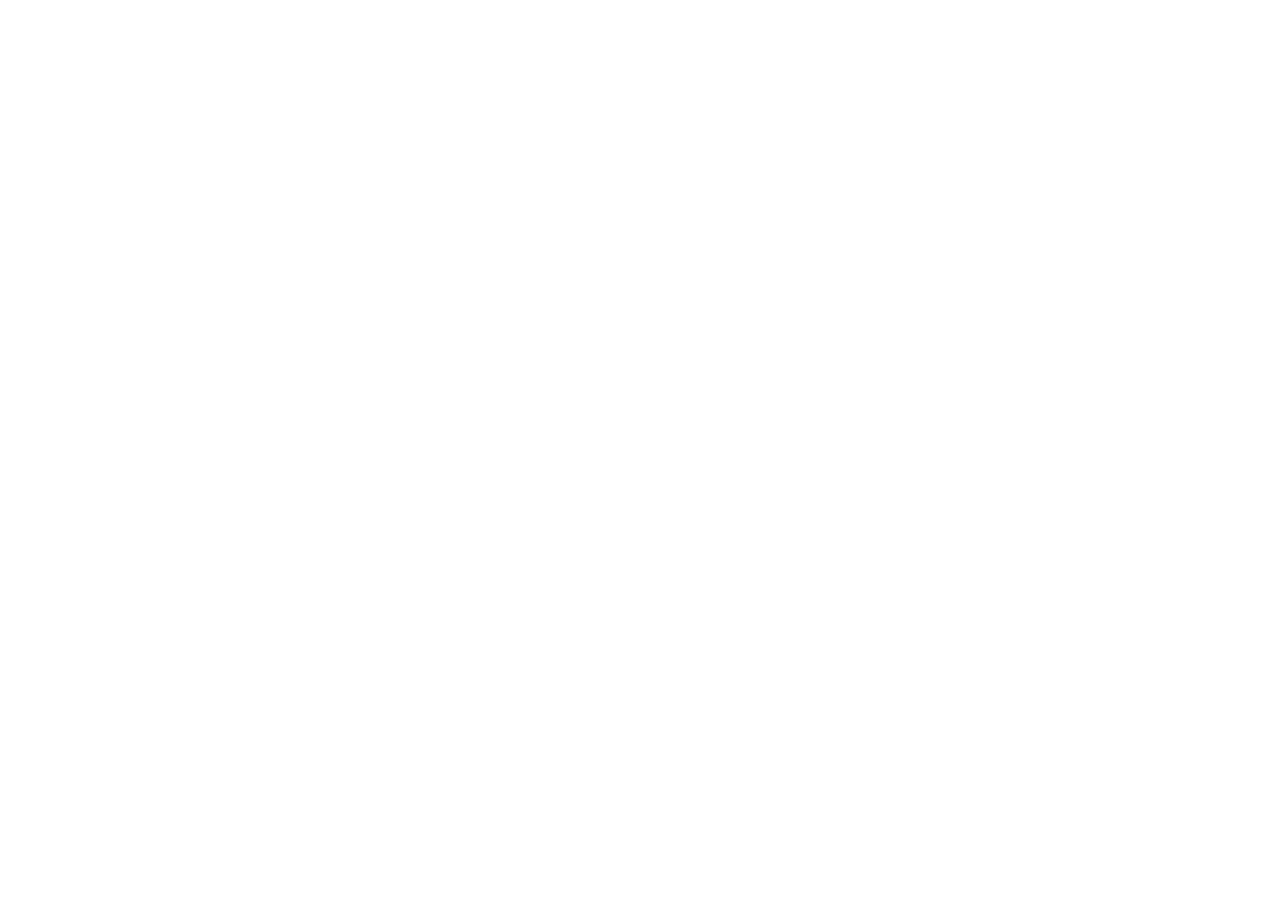
==== index.html @ 4623b2d7 "init project" ====
<!DOCTYPE html>
<html lang="en">

<head>
  <meta charset="UTF-8">
  <meta http-equiv="X-UA-Compatible" content="IE=edge">
  <meta name="viewport" content="width=device-width, initial-scale=1.0">
  <title>Document</title>
</head>

<body>

</body>

</html>
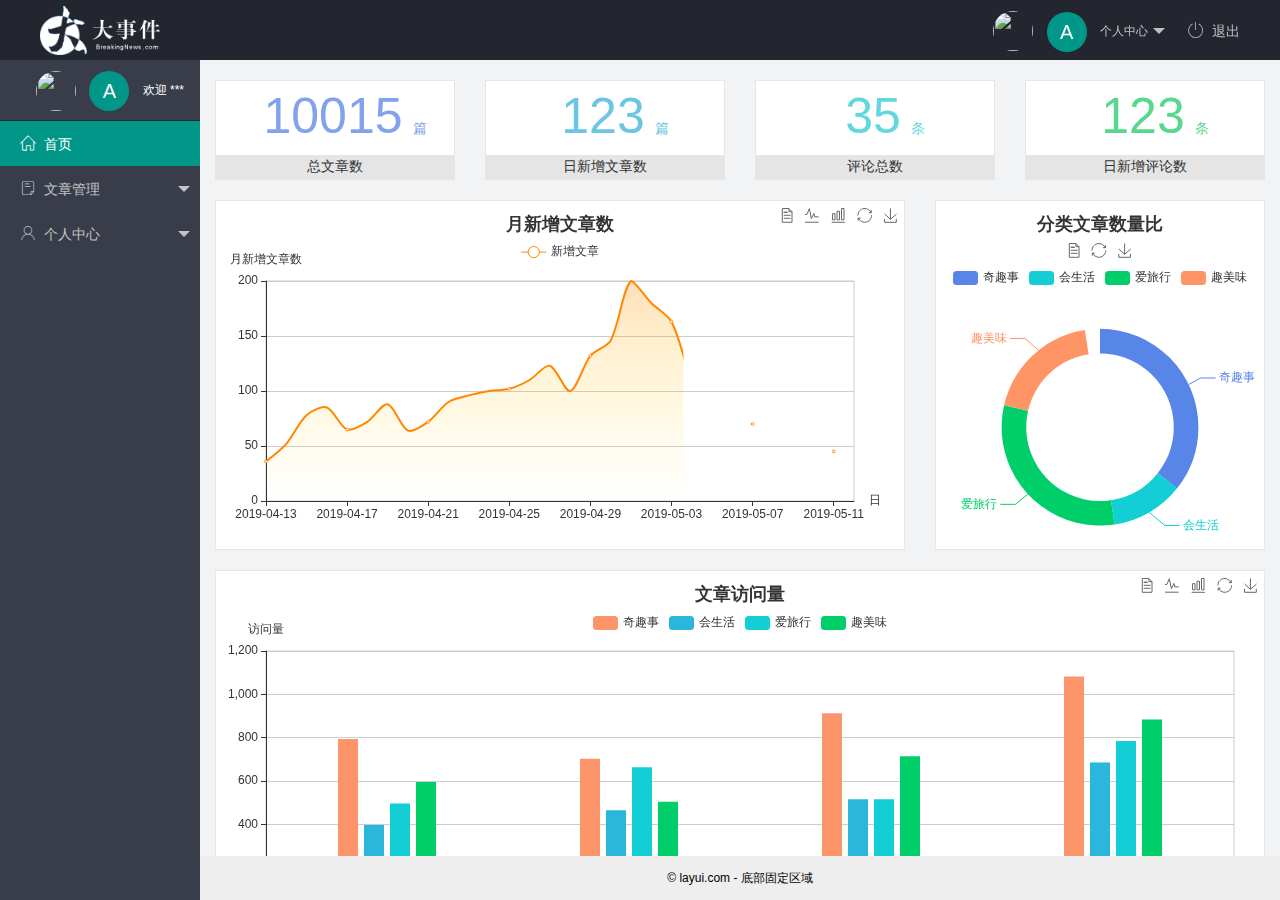
==== commit 11357cee: "主页功能完成" ====
--- a/index.html
+++ b/index.html
@@ -5,11 +5,95 @@
   <meta charset="UTF-8">
   <meta http-equiv="X-UA-Compatible" content="IE=edge">
   <meta name="viewport" content="width=device-width, initial-scale=1.0">
-  <title>Document</title>
+  <title>大事件 - 后台主页</title>
+  <link rel="stylesheet" href="./assets/lib/layui/css/layui.css">
+  <link rel="stylesheet" href="./assets/fonts/iconfont.css">
+  <link rel="stylesheet" href="./assets/css/index.css">
 </head>
 
-<body>
+<body class="layui-layout-body">
+  <div class="layui-layout layui-layout-admin">
+    <div class="layui-header">
+      <div class="layui-logo">
+        <img src="/assets/images/logo.png" style="width: 120px;" alt="" />
+      </div>
+      <!-- 头部区域（可配合layui已有的水平导航） -->
+      <ul class="layui-nav layui-layout-right">
+        <li class="layui-nav-item">
+          <a href="javascript:;" class="userinfo">
+            <img src="http://t.cn/RCzsdCq" class="layui-nav-img" />
+            <span class="text-avatar">A</span>
+            个人中心
+          </a>
+          <dl class="layui-nav-child">
+            <dd><a href="">基本资料</a></dd>
+            <dd><a href="">更换头像</a></dd>
+            <dd><a href="">重置密码</a></dd>
+          </dl>
+        </li>
+        <li class="layui-nav-item"><a href="JavaScript:;" id="btnLogOut">
+            <span class="iconfont icon-tuichu"></span>退出</a></li>
+      </ul>
+    </div>
 
+    <div class="layui-side layui-bg-black">
+      <div class="layui-side-scroll">
+        <div class="userinfo">
+          <img src="http://t.cn/RCzsdCq" class="layui-nav-img" />
+          <span class="text-avatar">A</span>
+          <span id="welcome">欢迎 ***</span>
+        </div>
+        <!-- 左侧导航区域（可配合layui已有的垂直导航） -->
+        <ul class="layui-nav layui-nav-tree" lay-shrink="all">
+          <li class="layui-nav-item layui-this">
+            <a href="./home/dashboard.html" target="fm">
+              <span class="iconfont icon-home"></span>首页</a></li>
+          <li class="layui-nav-item">
+            <a href="javascript:;" class="">
+              <span class="iconfont icon-16"></span>文章管理</a>
+            <dl class="layui-nav-child">
+              <dd><a href="javascript:;">
+                  <i class="layui-icon layui-icon-app"></i>文章类别</a></dd>
+              <dd><a href="javascript:;">
+                  <i class="layui-icon layui-icon-app"></i>文章列表</a></dd>
+              <dd><a href="javascript:;">
+                  <i class="layui-icon layui-icon-app"></i>发布文章</a></dd>
+            </dl>
+          </li>
+          <li class="layui-nav-item">
+            <a href="javascript:;">
+              <span class="iconfont icon-user"></span>个人中心</a>
+            <dl class="layui-nav-child">
+              <dd><a href="javascript:;">
+                  <i class="layui-icon layui-icon-app"></i>基本资料</a></dd>
+              <dd><a href="javascript:;">
+                  <i class="layui-icon layui-icon-app"></i>更换头像</a></dd>
+              <dd><a href="javascript:;">
+                  <i class="layui-icon layui-icon-app"></i>重置密码</a></dd>
+            </dl>
+          </li>
+        </ul>
+      </div>
+    </div>
+
+    <div class="layui-body">
+      <!-- 内容主体区域 -->
+      <iframe name="fm" src="./home/dashboard.html" frameborder="0"></iframe>
+    </div>
+
+    <div class="layui-footer">
+      <!-- 底部固定区域 -->
+      © layui.com - 底部固定区域
+    </div>
+  </div>
+  <!-- 导入 layui 的JS文件 -->
+  <script src="/assets/lib/layui/layui.all.js"></script>
+  <!-- 导入 jQuery -->
+  <script src="./assets/lib/jquery.js"></script>
+  <!-- 导入封装的 baseAPI -->
+  <script src="./assets/js/baseAPI.js"></script>
+  <!-- 导入js文件 -->
+  <script src="./assets/js/index.js"></script>
 </body>
 
 </html>--- a/assets/lib/layui/css/layui.css
+++ b/assets/lib/layui/css/layui.css
@@ -0,0 +1,2 @@
+/** layui-v2.5.5 MIT License By https://www.layui.com */
+ .layui-inline,img{display:inline-block;vertical-align:middle}h1,h2,h3,h4,h5,h6{font-weight:400}.layui-edge,.layui-header,.layui-inline,.layui-main{position:relative}.layui-body,.layui-edge,.layui-elip{overflow:hidden}.layui-btn,.layui-edge,.layui-inline,img{vertical-align:middle}.layui-btn,.layui-disabled,.layui-icon,.layui-unselect{-moz-user-select:none;-webkit-user-select:none;-ms-user-select:none}.layui-elip,.layui-form-checkbox span,.layui-form-pane .layui-form-label{text-overflow:ellipsis;white-space:nowrap}.layui-breadcrumb,.layui-tree-btnGroup{visibility:hidden}blockquote,body,button,dd,div,dl,dt,form,h1,h2,h3,h4,h5,h6,input,li,ol,p,pre,td,textarea,th,ul{margin:0;padding:0;-webkit-tap-highlight-color:rgba(0,0,0,0)}a:active,a:hover{outline:0}img{border:none}li{list-style:none}table{border-collapse:collapse;border-spacing:0}h4,h5,h6{font-size:100%}button,input,optgroup,option,select,textarea{font-family:inherit;font-size:inherit;font-style:inherit;font-weight:inherit;outline:0}pre{white-space:pre-wrap;white-space:-moz-pre-wrap;white-space:-pre-wrap;white-space:-o-pre-wrap;word-wrap:break-word}body{line-height:24px;font:14px Helvetica Neue,Helvetica,PingFang SC,Tahoma,Arial,sans-serif}hr{height:1px;margin:10px 0;border:0;clear:both}a{color:#333;text-decoration:none}a:hover{color:#777}a cite{font-style:normal;*cursor:pointer}.layui-border-box,.layui-border-box *{box-sizing:border-box}.layui-box,.layui-box *{box-sizing:content-box}.layui-clear{clear:both;*zoom:1}.layui-clear:after{content:'\20';clear:both;*zoom:1;display:block;height:0}.layui-inline{*display:inline;*zoom:1}.layui-edge{display:inline-block;width:0;height:0;border-width:6px;border-style:dashed;border-color:transparent}.layui-edge-top{top:-4px;border-bottom-color:#999;border-bottom-style:solid}.layui-edge-right{border-left-color:#999;border-left-style:solid}.layui-edge-bottom{top:2px;border-top-color:#999;border-top-style:solid}.layui-edge-left{border-right-color:#999;border-right-style:solid}.layui-disabled,.layui-disabled:hover{color:#d2d2d2!important;cursor:not-allowed!important}.layui-circle{border-radius:100%}.layui-show{display:block!important}.layui-hide{display:none!important}@font-face{font-family:layui-icon;src:url(../font/iconfont.eot?v=250);src:url(../font/iconfont.eot?v=250#iefix) format('embedded-opentype'),url(../font/iconfont.woff2?v=250) format('woff2'),url(../font/iconfont.woff?v=250) format('woff'),url(../font/iconfont.ttf?v=250) format('truetype'),url(../font/iconfont.svg?v=250#layui-icon) format('svg')}.layui-icon{font-family:layui-icon!important;font-size:16px;font-style:normal;-webkit-font-smoothing:antialiased;-moz-osx-font-smoothing:grayscale}.layui-icon-reply-fill:before{content:"\e611"}.layui-icon-set-fill:before{content:"\e614"}.layui-icon-menu-fill:before{content:"\e60f"}.layui-icon-search:before{content:"\e615"}.layui-icon-share:before{content:"\e641"}.layui-icon-set-sm:before{content:"\e620"}.layui-icon-engine:before{content:"\e628"}.layui-icon-close:before{content:"\1006"}.layui-icon-close-fill:before{content:"\1007"}.layui-icon-chart-screen:before{content:"\e629"}.layui-icon-star:before{content:"\e600"}.layui-icon-circle-dot:before{content:"\e617"}.layui-icon-chat:before{content:"\e606"}.layui-icon-release:before{content:"\e609"}.layui-icon-list:before{content:"\e60a"}.layui-icon-chart:before{content:"\e62c"}.layui-icon-ok-circle:before{content:"\1005"}.layui-icon-layim-theme:before{content:"\e61b"}.layui-icon-table:before{content:"\e62d"}.layui-icon-right:before{content:"\e602"}.layui-icon-left:before{content:"\e603"}.layui-icon-cart-simple:before{content:"\e698"}.layui-icon-face-cry:before{content:"\e69c"}.layui-icon-face-smile:before{content:"\e6af"}.layui-icon-survey:before{content:"\e6b2"}.layui-icon-tree:before{content:"\e62e"}.layui-icon-upload-circle:before{content:"\e62f"}.layui-icon-add-circle:before{content:"\e61f"}.layui-icon-download-circle:before{content:"\e601"}.layui-icon-templeate-1:before{content:"\e630"}.layui-icon-util:before{content:"\e631"}.layui-icon-face-surprised:before{content:"\e664"}.layui-icon-edit:before{content:"\e642"}.layui-icon-speaker:before{content:"\e645"}.layui-icon-down:before{content:"\e61a"}.layui-icon-file:before{content:"\e621"}.layui-icon-layouts:before{content:"\e632"}.layui-icon-rate-half:before{content:"\e6c9"}.layui-icon-add-circle-fine:before{content:"\e608"}.layui-icon-prev-circle:before{content:"\e633"}.layui-icon-read:before{content:"\e705"}.layui-icon-404:before{content:"\e61c"}.layui-icon-carousel:before{content:"\e634"}.layui-icon-help:before{content:"\e607"}.layui-icon-code-circle:before{content:"\e635"}.layui-icon-water:before{content:"\e636"}.layui-icon-username:before{content:"\e66f"}.layui-icon-find-fill:before{content:"\e670"}.layui-icon-about:before{content:"\e60b"}.layui-icon-location:before{content:"\e715"}.layui-icon-up:before{content:"\e619"}.layui-icon-pause:before{content:"\e651"}.layui-icon-date:before{content:"\e637"}.layui-icon-layim-uploadfile:before{content:"\e61d"}.layui-icon-delete:before{content:"\e640"}.layui-icon-play:before{content:"\e652"}.layui-icon-top:before{content:"\e604"}.layui-icon-friends:before{content:"\e612"}.layui-icon-refresh-3:before{content:"\e9aa"}.layui-icon-ok:before{content:"\e605"}.layui-icon-layer:before{content:"\e638"}.layui-icon-face-smile-fine:before{content:"\e60c"}.layui-icon-dollar:before{content:"\e659"}.layui-icon-group:before{content:"\e613"}.layui-icon-layim-download:before{content:"\e61e"}.layui-icon-picture-fine:before{content:"\e60d"}.layui-icon-link:before{content:"\e64c"}.layui-icon-diamond:before{content:"\e735"}.layui-icon-log:before{content:"\e60e"}.layui-icon-rate-solid:before{content:"\e67a"}.layui-icon-fonts-del:before{content:"\e64f"}.layui-icon-unlink:before{content:"\e64d"}.layui-icon-fonts-clear:before{content:"\e639"}.layui-icon-triangle-r:before{content:"\e623"}.layui-icon-circle:before{content:"\e63f"}.layui-icon-radio:before{content:"\e643"}.layui-icon-align-center:before{content:"\e647"}.layui-icon-align-right:before{content:"\e648"}.layui-icon-align-left:before{content:"\e649"}.layui-icon-loading-1:before{content:"\e63e"}.layui-icon-return:before{content:"\e65c"}.layui-icon-fonts-strong:before{content:"\e62b"}.layui-icon-upload:before{content:"\e67c"}.layui-icon-dialogue:before{content:"\e63a"}.layui-icon-video:before{content:"\e6ed"}.layui-icon-headset:before{content:"\e6fc"}.layui-icon-cellphone-fine:before{content:"\e63b"}.layui-icon-add-1:before{content:"\e654"}.layui-icon-face-smile-b:before{content:"\e650"}.layui-icon-fonts-html:before{content:"\e64b"}.layui-icon-form:before{content:"\e63c"}.layui-icon-cart:before{content:"\e657"}.layui-icon-camera-fill:before{content:"\e65d"}.layui-icon-tabs:before{content:"\e62a"}.layui-icon-fonts-code:before{content:"\e64e"}.layui-icon-fire:before{content:"\e756"}.layui-icon-set:before{content:"\e716"}.layui-icon-fonts-u:before{content:"\e646"}.layui-icon-triangle-d:before{content:"\e625"}.layui-icon-tips:before{content:"\e702"}.layui-icon-picture:before{content:"\e64a"}.layui-icon-more-vertical:before{content:"\e671"}.layui-icon-flag:before{content:"\e66c"}.layui-icon-loading:before{content:"\e63d"}.layui-icon-fonts-i:before{content:"\e644"}.layui-icon-refresh-1:before{content:"\e666"}.layui-icon-rmb:before{content:"\e65e"}.layui-icon-home:before{content:"\e68e"}.layui-icon-user:before{content:"\e770"}.layui-icon-notice:before{content:"\e667"}.layui-icon-login-weibo:before{content:"\e675"}.layui-icon-voice:before{content:"\e688"}.layui-icon-upload-drag:before{content:"\e681"}.layui-icon-login-qq:before{content:"\e676"}.layui-icon-snowflake:before{content:"\e6b1"}.layui-icon-file-b:before{content:"\e655"}.layui-icon-template:before{content:"\e663"}.layui-icon-auz:before{content:"\e672"}.layui-icon-console:before{content:"\e665"}.layui-icon-app:before{content:"\e653"}.layui-icon-prev:before{content:"\e65a"}.layui-icon-website:before{content:"\e7ae"}.layui-icon-next:before{content:"\e65b"}.layui-icon-component:before{content:"\e857"}.layui-icon-more:before{content:"\e65f"}.layui-icon-login-wechat:before{content:"\e677"}.layui-icon-shrink-right:before{content:"\e668"}.layui-icon-spread-left:before{content:"\e66b"}.layui-icon-camera:before{content:"\e660"}.layui-icon-note:before{content:"\e66e"}.layui-icon-refresh:before{content:"\e669"}.layui-icon-female:before{content:"\e661"}.layui-icon-male:before{content:"\e662"}.layui-icon-password:before{content:"\e673"}.layui-icon-senior:before{content:"\e674"}.layui-icon-theme:before{content:"\e66a"}.layui-icon-tread:before{content:"\e6c5"}.layui-icon-praise:before{content:"\e6c6"}.layui-icon-star-fill:before{content:"\e658"}.layui-icon-rate:before{content:"\e67b"}.layui-icon-template-1:before{content:"\e656"}.layui-icon-vercode:before{content:"\e679"}.layui-icon-cellphone:before{content:"\e678"}.layui-icon-screen-full:before{content:"\e622"}.layui-icon-screen-restore:before{content:"\e758"}.layui-icon-cols:before{content:"\e610"}.layui-icon-export:before{content:"\e67d"}.layui-icon-print:before{content:"\e66d"}.layui-icon-slider:before{content:"\e714"}.layui-icon-addition:before{content:"\e624"}.layui-icon-subtraction:before{content:"\e67e"}.layui-icon-service:before{content:"\e626"}.layui-icon-transfer:before{content:"\e691"}.layui-main{width:1140px;margin:0 auto}.layui-header{z-index:1000;height:60px}.layui-header a:hover{transition:all .5s;-webkit-transition:all .5s}.layui-side{position:fixed;left:0;top:0;bottom:0;z-index:999;width:200px;overflow-x:hidden}.layui-side-scroll{position:relative;width:220px;height:100%;overflow-x:hidden}.layui-body{position:absolute;left:200px;right:0;top:0;bottom:0;z-index:998;width:auto;overflow-y:auto;box-sizing:border-box}.layui-layout-body{overflow:hidden}.layui-layout-admin .layui-header{background-color:#23262E}.layui-layout-admin .layui-side{top:60px;width:200px;overflow-x:hidden}.layui-layout-admin .layui-body{position:fixed;top:60px;bottom:44px}.layui-layout-admin .layui-main{width:auto;margin:0 15px}.layui-layout-admin .layui-footer{position:fixed;left:200px;right:0;bottom:0;height:44px;line-height:44px;padding:0 15px;background-color:#eee}.layui-layout-admin .layui-logo{position:absolute;left:0;top:0;width:200px;height:100%;line-height:60px;text-align:center;color:#009688;font-size:16px}.layui-layout-admin .layui-header .layui-nav{background:0 0}.layui-layout-left{position:absolute!important;left:200px;top:0}.layui-layout-right{position:absolute!important;right:0;top:0}.layui-container{position:relative;margin:0 auto;padding:0 15px;box-sizing:border-box}.layui-fluid{position:relative;margin:0 auto;padding:0 15px}.layui-row:after,.layui-row:before{content:'';display:block;clear:both}.layui-col-lg1,.layui-col-lg10,.layui-col-lg11,.layui-col-lg12,.layui-col-lg2,.layui-col-lg3,.layui-col-lg4,.layui-col-lg5,.layui-col-lg6,.layui-col-lg7,.layui-col-lg8,.layui-col-lg9,.layui-col-md1,.layui-col-md10,.layui-col-md11,.layui-col-md12,.layui-col-md2,.layui-col-md3,.layui-col-md4,.layui-col-md5,.layui-col-md6,.layui-col-md7,.layui-col-md8,.layui-col-md9,.layui-col-sm1,.layui-col-sm10,.layui-col-sm11,.layui-col-sm12,.layui-col-sm2,.layui-col-sm3,.layui-col-sm4,.layui-col-sm5,.layui-col-sm6,.layui-col-sm7,.layui-col-sm8,.layui-col-sm9,.layui-col-xs1,.layui-col-xs10,.layui-col-xs11,.layui-col-xs12,.layui-col-xs2,.layui-col-xs3,.layui-col-xs4,.layui-col-xs5,.layui-col-xs6,.layui-col-xs7,.layui-col-xs8,.layui-col-xs9{position:relative;display:block;box-sizing:border-box}.layui-col-xs1,.layui-col-xs10,.layui-col-xs11,.layui-col-xs12,.layui-col-xs2,.layui-col-xs3,.layui-col-xs4,.layui-col-xs5,.layui-col-xs6,.layui-col-xs7,.layui-col-xs8,.layui-col-xs9{float:left}.layui-col-xs1{width:8.33333333%}.layui-col-xs2{width:16.66666667%}.layui-col-xs3{width:25%}.layui-col-xs4{width:33.33333333%}.layui-col-xs5{width:41.66666667%}.layui-col-xs6{width:50%}.layui-col-xs7{width:58.33333333%}.layui-col-xs8{width:66.66666667%}.layui-col-xs9{width:75%}.layui-col-xs10{width:83.33333333%}.layui-col-xs11{width:91.66666667%}.layui-col-xs12{width:100%}.layui-col-xs-offset1{margin-left:8.33333333%}.layui-col-xs-offset2{margin-left:16.66666667%}.layui-col-xs-offset3{margin-left:25%}.layui-col-xs-offset4{margin-left:33.33333333%}.layui-col-xs-offset5{margin-left:41.66666667%}.layui-col-xs-offset6{margin-left:50%}.layui-col-xs-offset7{margin-left:58.33333333%}.layui-col-xs-offset8{margin-left:66.66666667%}.layui-col-xs-offset9{margin-left:75%}.layui-col-xs-offset10{margin-left:83.33333333%}.layui-col-xs-offset11{margin-left:91.66666667%}.layui-col-xs-offset12{margin-left:100%}@media screen and (max-width:768px){.layui-hide-xs{display:none!important}.layui-show-xs-block{display:block!important}.layui-show-xs-inline{display:inline!important}.layui-show-xs-inline-block{display:inline-block!important}}@media screen and (min-width:768px){.layui-container{width:750px}.layui-hide-sm{display:none!important}.layui-show-sm-block{display:block!important}.layui-show-sm-inline{display:inline!important}.layui-show-sm-inline-block{display:inline-block!important}.layui-col-sm1,.layui-col-sm10,.layui-col-sm11,.layui-col-sm12,.layui-col-sm2,.layui-col-sm3,.layui-col-sm4,.layui-col-sm5,.layui-col-sm6,.layui-col-sm7,.layui-col-sm8,.layui-col-sm9{float:left}.layui-col-sm1{width:8.33333333%}.layui-col-sm2{width:16.66666667%}.layui-col-sm3{width:25%}.layui-col-sm4{width:33.33333333%}.layui-col-sm5{width:41.66666667%}.layui-col-sm6{width:50%}.layui-col-sm7{width:58.33333333%}.layui-col-sm8{width:66.66666667%}.layui-col-sm9{width:75%}.layui-col-sm10{width:83.33333333%}.layui-col-sm11{width:91.66666667%}.layui-col-sm12{width:100%}.layui-col-sm-offset1{margin-left:8.33333333%}.layui-col-sm-offset2{margin-left:16.66666667%}.layui-col-sm-offset3{margin-left:25%}.layui-col-sm-offset4{margin-left:33.33333333%}.layui-col-sm-offset5{margin-left:41.66666667%}.layui-col-sm-offset6{margin-left:50%}.layui-col-sm-offset7{margin-left:58.33333333%}.layui-col-sm-offset8{margin-left:66.66666667%}.layui-col-sm-offset9{margin-left:75%}.layui-col-sm-offset10{margin-left:83.33333333%}.layui-col-sm-offset11{margin-left:91.66666667%}.layui-col-sm-offset12{margin-left:100%}}@media screen and (min-width:992px){.layui-container{width:970px}.layui-hide-md{display:none!important}.layui-show-md-block{display:block!important}.layui-show-md-inline{display:inline!important}.layui-show-md-inline-block{display:inline-block!important}.layui-col-md1,.layui-col-md10,.layui-col-md11,.layui-col-md12,.layui-col-md2,.layui-col-md3,.layui-col-md4,.layui-col-md5,.layui-col-md6,.layui-col-md7,.layui-col-md8,.layui-col-md9{float:left}.layui-col-md1{width:8.33333333%}.layui-col-md2{width:16.66666667%}.layui-col-md3{width:25%}.layui-col-md4{width:33.33333333%}.layui-col-md5{width:41.66666667%}.layui-col-md6{width:50%}.layui-col-md7{width:58.33333333%}.layui-col-md8{width:66.66666667%}.layui-col-md9{width:75%}.layui-col-md10{width:83.33333333%}.layui-col-md11{width:91.66666667%}.layui-col-md12{width:100%}.layui-col-md-offset1{margin-left:8.33333333%}.layui-col-md-offset2{margin-left:16.66666667%}.layui-col-md-offset3{margin-left:25%}.layui-col-md-offset4{margin-left:33.33333333%}.layui-col-md-offset5{margin-left:41.66666667%}.layui-col-md-offset6{margin-left:50%}.layui-col-md-offset7{margin-left:58.33333333%}.layui-col-md-offset8{margin-left:66.66666667%}.layui-col-md-offset9{margin-left:75%}.layui-col-md-offset10{margin-left:83.33333333%}.layui-col-md-offset11{margin-left:91.66666667%}.layui-col-md-offset12{margin-left:100%}}@media screen and (min-width:1200px){.layui-container{width:1170px}.layui-hide-lg{display:none!important}.layui-show-lg-block{display:block!important}.layui-show-lg-inline{display:inline!important}.layui-show-lg-inline-block{display:inline-block!important}.layui-col-lg1,.layui-col-lg10,.layui-col-lg11,.layui-col-lg12,.layui-col-lg2,.layui-col-lg3,.layui-col-lg4,.layui-col-lg5,.layui-col-lg6,.layui-col-lg7,.layui-col-lg8,.layui-col-lg9{float:left}.layui-col-lg1{width:8.33333333%}.layui-col-lg2{width:16.66666667%}.layui-col-lg3{width:25%}.layui-col-lg4{width:33.33333333%}.layui-col-lg5{width:41.66666667%}.layui-col-lg6{width:50%}.layui-col-lg7{width:58.33333333%}.layui-col-lg8{width:66.66666667%}.layui-col-lg9{width:75%}.layui-col-lg10{width:83.33333333%}.layui-col-lg11{width:91.66666667%}.layui-col-lg12{width:100%}.layui-col-lg-offset1{margin-left:8.33333333%}.layui-col-lg-offset2{margin-left:16.66666667%}.layui-col-lg-offset3{margin-left:25%}.layui-col-lg-offset4{margin-left:33.33333333%}.layui-col-lg-offset5{margin-left:41.66666667%}.layui-col-lg-offset6{margin-left:50%}.layui-col-lg-offset7{margin-left:58.33333333%}.layui-col-lg-offset8{margin-left:66.66666667%}.layui-col-lg-offset9{margin-left:75%}.layui-col-lg-offset10{margin-left:83.33333333%}.layui-col-lg-offset11{margin-left:91.66666667%}.layui-col-lg-offset12{margin-left:100%}}.layui-col-space1{margin:-.5px}.layui-col-space1>*{padding:.5px}.layui-col-space3{margin:-1.5px}.layui-col-space3>*{padding:1.5px}.layui-col-space5{margin:-2.5px}.layui-col-space5>*{padding:2.5px}.layui-col-space8{margin:-3.5px}.layui-col-space8>*{padding:3.5px}.layui-col-space10{margin:-5px}.layui-col-space10>*{padding:5px}.layui-col-space12{margin:-6px}.layui-col-space12>*{padding:6px}.layui-col-space15{margin:-7.5px}.layui-col-space15>*{padding:7.5px}.layui-col-space18{margin:-9px}.layui-col-space18>*{padding:9px}.layui-col-space20{margin:-10px}.layui-col-space20>*{padding:10px}.layui-col-space22{margin:-11px}.layui-col-space22>*{padding:11px}.layui-col-space25{margin:-12.5px}.layui-col-space25>*{padding:12.5px}.layui-col-space30{margin:-15px}.layui-col-space30>*{padding:15px}.layui-btn,.layui-input,.layui-select,.layui-textarea,.layui-upload-button{outline:0;-webkit-appearance:none;transition:all .3s;-webkit-transition:all .3s;box-sizing:border-box}.layui-elem-quote{margin-bottom:10px;padding:15px;line-height:22px;border-left:5px solid #009688;border-radius:0 2px 2px 0;background-color:#f2f2f2}.layui-quote-nm{border-style:solid;border-width:1px 1px 1px 5px;background:0 0}.layui-elem-field{margin-bottom:10px;padding:0;border-width:1px;border-style:solid}.layui-elem-field legend{margin-left:20px;padding:0 10px;font-size:20px;font-weight:300}.layui-field-title{margin:10px 0 20px;border-width:1px 0 0}.layui-field-box{padding:10px 15px}.layui-field-title .layui-field-box{padding:10px 0}.layui-progress{position:relative;height:6px;border-radius:20px;background-color:#e2e2e2}.layui-progress-bar{position:absolute;left:0;top:0;width:0;max-width:100%;height:6px;border-radius:20px;text-align:right;background-color:#5FB878;transition:all .3s;-webkit-transition:all .3s}.layui-progress-big,.layui-progress-big .layui-progress-bar{height:18px;line-height:18px}.layui-progress-text{position:relative;top:-20px;line-height:18px;font-size:12px;color:#666}.layui-progress-big .layui-progress-text{position:static;padding:0 10px;color:#fff}.layui-collapse{border-width:1px;border-style:solid;border-radius:2px}.layui-colla-content,.layui-colla-item{border-top-width:1px;border-top-style:solid}.layui-colla-item:first-child{border-top:none}.layui-colla-title{position:relative;height:42px;line-height:42px;padding:0 15px 0 35px;color:#333;background-color:#f2f2f2;cursor:pointer;font-size:14px;overflow:hidden}.layui-colla-content{display:none;padding:10px 15px;line-height:22px;color:#666}.layui-colla-icon{position:absolute;left:15px;top:0;font-size:14px}.layui-card{margin-bottom:15px;border-radius:2px;background-color:#fff;box-shadow:0 1px 2px 0 rgba(0,0,0,.05)}.layui-card:last-child{margin-bottom:0}.layui-card-header{position:relative;height:42px;line-height:42px;padding:0 15px;border-bottom:1px solid #f6f6f6;color:#333;border-radius:2px 2px 0 0;font-size:14px}.layui-bg-black,.layui-bg-blue,.layui-bg-cyan,.layui-bg-green,.layui-bg-orange,.layui-bg-red{color:#fff!important}.layui-card-body{position:relative;padding:10px 15px;line-height:24px}.layui-card-body[pad15]{padding:15px}.layui-card-body[pad20]{padding:20px}.layui-card-body .layui-table{margin:5px 0}.layui-card .layui-tab{margin:0}.layui-panel-window{position:relative;padding:15px;border-radius:0;border-top:5px solid #E6E6E6;background-color:#fff}.layui-auxiliar-moving{position:fixed;left:0;right:0;top:0;bottom:0;width:100%;height:100%;background:0 0;z-index:9999999999}.layui-form-label,.layui-form-mid,.layui-form-select,.layui-input-block,.layui-input-inline,.layui-textarea{position:relative}.layui-bg-red{background-color:#FF5722!important}.layui-bg-orange{background-color:#FFB800!important}.layui-bg-green{background-color:#009688!important}.layui-bg-cyan{background-color:#2F4056!important}.layui-bg-blue{background-color:#1E9FFF!important}.layui-bg-black{background-color:#393D49!important}.layui-bg-gray{background-color:#eee!important;color:#666!important}.layui-badge-rim,.layui-colla-content,.layui-colla-item,.layui-collapse,.layui-elem-field,.layui-form-pane .layui-form-item[pane],.layui-form-pane .layui-form-label,.layui-input,.layui-layedit,.layui-layedit-tool,.layui-quote-nm,.layui-select,.layui-tab-bar,.layui-tab-card,.layui-tab-title,.layui-tab-title .layui-this:after,.layui-textarea{border-color:#e6e6e6}.layui-timeline-item:before,hr{background-color:#e6e6e6}.layui-text{line-height:22px;font-size:14px;color:#666}.layui-text h1,.layui-text h2,.layui-text h3{font-weight:500;color:#333}.layui-text h1{font-size:30px}.layui-text h2{font-size:24px}.layui-text h3{font-size:18px}.layui-text a:not(.layui-btn){color:#01AAED}.layui-text a:not(.layui-btn):hover{text-decoration:underline}.layui-text ul{padding:5px 0 5px 15px}.layui-text ul li{margin-top:5px;list-style-type:disc}.layui-text em,.layui-word-aux{color:#999!important;padding:0 5px!important}.layui-btn{display:inline-block;height:38px;line-height:38px;padding:0 18px;background-color:#009688;color:#fff;white-space:nowrap;text-align:center;font-size:14px;border:none;border-radius:2px;cursor:pointer}.layui-btn:hover{opacity:.8;filter:alpha(opacity=80);color:#fff}.layui-btn:active{opacity:1;filter:alpha(opacity=100)}.layui-btn+.layui-btn{margin-left:10px}.layui-btn-container{font-size:0}.layui-btn-container .layui-btn{margin-right:10px;margin-bottom:10px}.layui-btn-container .layui-btn+.layui-btn{margin-left:0}.layui-table .layui-btn-container .layui-btn{margin-bottom:9px}.layui-btn-radius{border-radius:100px}.layui-btn .layui-icon{margin-right:3px;font-size:18px;vertical-align:bottom;vertical-align:middle\9}.layui-btn-primary{border:1px solid #C9C9C9;background-color:#fff;color:#555}.layui-btn-primary:hover{border-color:#009688;color:#333}.layui-btn-normal{background-color:#1E9FFF}.layui-btn-warm{background-color:#FFB800}.layui-btn-danger{background-color:#FF5722}.layui-btn-checked{background-color:#5FB878}.layui-btn-disabled,.layui-btn-disabled:active,.layui-btn-disabled:hover{border:1px solid #e6e6e6;background-color:#FBFBFB;color:#C9C9C9;cursor:not-allowed;opacity:1}.layui-btn-lg{height:44px;line-height:44px;padding:0 25px;font-size:16px}.layui-btn-sm{height:30px;line-height:30px;padding:0 10px;font-size:12px}.layui-btn-sm i{font-size:16px!important}.layui-btn-xs{height:22px;line-height:22px;padding:0 5px;font-size:12px}.layui-btn-xs i{font-size:14px!important}.layui-btn-group{display:inline-block;vertical-align:middle;font-size:0}.layui-btn-group .layui-btn{margin-left:0!important;margin-right:0!important;border-left:1px solid rgba(255,255,255,.5);border-radius:0}.layui-btn-group .layui-btn-primary{border-left:none}.layui-btn-group .layui-btn-primary:hover{border-color:#C9C9C9;color:#009688}.layui-btn-group .layui-btn:first-child{border-left:none;border-radius:2px 0 0 2px}.layui-btn-group .layui-btn-primary:first-child{border-left:1px solid #c9c9c9}.layui-btn-group .layui-btn:last-child{border-radius:0 2px 2px 0}.layui-btn-group .layui-btn+.layui-btn{margin-left:0}.layui-btn-group+.layui-btn-group{margin-left:10px}.layui-btn-fluid{width:100%}.layui-input,.layui-select,.layui-textarea{height:38px;line-height:1.3;line-height:38px\9;border-width:1px;border-style:solid;background-color:#fff;border-radius:2px}.layui-input::-webkit-input-placeholder,.layui-select::-webkit-input-placeholder,.layui-textarea::-webkit-input-placeholder{line-height:1.3}.layui-input,.layui-textarea{display:block;width:100%;padding-left:10px}.layui-input:hover,.layui-textarea:hover{border-color:#D2D2D2!important}.layui-input:focus,.layui-textarea:focus{border-color:#C9C9C9!important}.layui-textarea{min-height:100px;height:auto;line-height:20px;padding:6px 10px;resize:vertical}.layui-select{padding:0 10px}.layui-form input[type=checkbox],.layui-form input[type=radio],.layui-form select{display:none}.layui-form [lay-ignore]{display:initial}.layui-form-item{margin-bottom:15px;clear:both;*zoom:1}.layui-form-item:after{content:'\20';clear:both;*zoom:1;display:block;height:0}.layui-form-label{float:left;display:block;padding:9px 15px;width:80px;font-weight:400;line-height:20px;text-align:right}.layui-form-label-col{display:block;float:none;padding:9px 0;line-height:20px;text-align:left}.layui-form-item .layui-inline{margin-bottom:5px;margin-right:10px}.layui-input-block{margin-left:110px;min-height:36px}.layui-input-inline{display:inline-block;vertical-align:middle}.layui-form-item .layui-input-inline{float:left;width:190px;margin-right:10px}.layui-form-text .layui-input-inline{width:auto}.layui-form-mid{float:left;display:block;padding:9px 0!important;line-height:20px;margin-right:10px}.layui-form-danger+.layui-form-select .layui-input,.layui-form-danger:focus{border-color:#FF5722!important}.layui-form-select .layui-input{padding-right:30px;cursor:pointer}.layui-form-select .layui-edge{position:absolute;right:10px;top:50%;margin-top:-3px;cursor:pointer;border-width:6px;border-top-color:#c2c2c2;border-top-style:solid;transition:all .3s;-webkit-transition:all .3s}.layui-form-select dl{display:none;position:absolute;left:0;top:42px;padding:5px 0;z-index:899;min-width:100%;border:1px solid #d2d2d2;max-height:300px;overflow-y:auto;background-color:#fff;border-radius:2px;box-shadow:0 2px 4px rgba(0,0,0,.12);box-sizing:border-box}.layui-form-select dl dd,.layui-form-select dl dt{padding:0 10px;line-height:36px;white-space:nowrap;overflow:hidden;text-overflow:ellipsis}.layui-form-select dl dt{font-size:12px;color:#999}.layui-form-select dl dd{cursor:pointer}.layui-form-select dl dd:hover{background-color:#f2f2f2;-webkit-transition:.5s all;transition:.5s all}.layui-form-select .layui-select-group dd{padding-left:20px}.layui-form-select dl dd.layui-select-tips{padding-left:10px!important;color:#999}.layui-form-select dl dd.layui-this{background-color:#5FB878;color:#fff}.layui-form-checkbox,.layui-form-select dl dd.layui-disabled{background-color:#fff}.layui-form-selected dl{display:block}.layui-form-checkbox,.layui-form-checkbox *,.layui-form-switch{display:inline-block;vertical-align:middle}.layui-form-selected .layui-edge{margin-top:-9px;-webkit-transform:rotate(180deg);transform:rotate(180deg);margin-top:-3px\9}:root .layui-form-selected .layui-edge{margin-top:-9px\0/IE9}.layui-form-selectup dl{top:auto;bottom:42px}.layui-select-none{margin:5px 0;text-align:center;color:#999}.layui-select-disabled .layui-disabled{border-color:#eee!important}.layui-select-disabled .layui-edge{border-top-color:#d2d2d2}.layui-form-checkbox{position:relative;height:30px;line-height:30px;margin-right:10px;padding-right:30px;cursor:pointer;font-size:0;-webkit-transition:.1s linear;transition:.1s linear;box-sizing:border-box}.layui-form-checkbox span{padding:0 10px;height:100%;font-size:14px;border-radius:2px 0 0 2px;background-color:#d2d2d2;color:#fff;overflow:hidden}.layui-form-checkbox:hover span{background-color:#c2c2c2}.layui-form-checkbox i{position:absolute;right:0;top:0;width:30px;height:28px;border:1px solid #d2d2d2;border-left:none;border-radius:0 2px 2px 0;color:#fff;font-size:20px;text-align:center}.layui-form-checkbox:hover i{border-color:#c2c2c2;color:#c2c2c2}.layui-form-checked,.layui-form-checked:hover{border-color:#5FB878}.layui-form-checked span,.layui-form-checked:hover span{background-color:#5FB878}.layui-form-checked i,.layui-form-checked:hover i{color:#5FB878}.layui-form-item .layui-form-checkbox{margin-top:4px}.layui-form-checkbox[lay-skin=primary]{height:auto!important;line-height:normal!important;min-width:18px;min-height:18px;border:none!important;margin-right:0;padding-left:28px;padding-right:0;background:0 0}.layui-form-checkbox[lay-skin=primary] span{padding-left:0;padding-right:15px;line-height:18px;background:0 0;color:#666}.layui-form-checkbox[lay-skin=primary] i{right:auto;left:0;width:16px;height:16px;line-height:16px;border:1px solid #d2d2d2;font-size:12px;border-radius:2px;background-color:#fff;-webkit-transition:.1s linear;transition:.1s linear}.layui-form-checkbox[lay-skin=primary]:hover i{border-color:#5FB878;color:#fff}.layui-form-checked[lay-skin=primary] i{border-color:#5FB878!important;background-color:#5FB878;color:#fff}.layui-checkbox-disbaled[lay-skin=primary] span{background:0 0!important;color:#c2c2c2}.layui-checkbox-disbaled[lay-skin=primary]:hover i{border-color:#d2d2d2}.layui-form-item .layui-form-checkbox[lay-skin=primary]{margin-top:10px}.layui-form-switch{position:relative;height:22px;line-height:22px;min-width:35px;padding:0 5px;margin-top:8px;border:1px solid #d2d2d2;border-radius:20px;cursor:pointer;background-color:#fff;-webkit-transition:.1s linear;transition:.1s linear}.layui-form-switch i{position:absolute;left:5px;top:3px;width:16px;height:16px;border-radius:20px;background-color:#d2d2d2;-webkit-transition:.1s linear;transition:.1s linear}.layui-form-switch em{position:relative;top:0;width:25px;margin-left:21px;padding:0!important;text-align:center!important;color:#999!important;font-style:normal!important;font-size:12px}.layui-form-onswitch{border-color:#5FB878;background-color:#5FB878}.layui-checkbox-disbaled,.layui-checkbox-disbaled i{border-color:#e2e2e2!important}.layui-form-onswitch i{left:100%;margin-left:-21px;background-color:#fff}.layui-form-onswitch em{margin-left:5px;margin-right:21px;color:#fff!important}.layui-checkbox-disbaled span{background-color:#e2e2e2!important}.layui-checkbox-disbaled:hover i{color:#fff!important}[lay-radio]{display:none}.layui-form-radio,.layui-form-radio *{display:inline-block;vertical-align:middle}.layui-form-radio{line-height:28px;margin:6px 10px 0 0;padding-right:10px;cursor:pointer;font-size:0}.layui-form-radio *{font-size:14px}.layui-form-radio>i{margin-right:8px;font-size:22px;color:#c2c2c2}.layui-form-radio>i:hover,.layui-form-radioed>i{color:#5FB878}.layui-radio-disbaled>i{color:#e2e2e2!important}.layui-form-pane .layui-form-label{width:110px;padding:8px 15px;height:38px;line-height:20px;border-width:1px;border-style:solid;border-radius:2px 0 0 2px;text-align:center;background-color:#FBFBFB;overflow:hidden;box-sizing:border-box}.layui-form-pane .layui-input-inline{margin-left:-1px}.layui-form-pane .layui-input-block{margin-left:110px;left:-1px}.layui-form-pane .layui-input{border-radius:0 2px 2px 0}.layui-form-pane .layui-form-text .layui-form-label{float:none;width:100%;border-radius:2px;box-sizing:border-box;text-align:left}.layui-form-pane .layui-form-text .layui-input-inline{display:block;margin:0;top:-1px;clear:both}.layui-form-pane .layui-form-text .layui-input-block{margin:0;left:0;top:-1px}.layui-form-pane .layui-form-text .layui-textarea{min-height:100px;border-radius:0 0 2px 2px}.layui-form-pane .layui-form-checkbox{margin:4px 0 4px 10px}.layui-form-pane .layui-form-radio,.layui-form-pane .layui-form-switch{margin-top:6px;margin-left:10px}.layui-form-pane .layui-form-item[pane]{position:relative;border-width:1px;border-style:solid}.layui-form-pane .layui-form-item[pane] .layui-form-label{position:absolute;left:0;top:0;height:100%;border-width:0 1px 0 0}.layui-form-pane .layui-form-item[pane] .layui-input-inline{margin-left:110px}@media screen and (max-width:450px){.layui-form-item .layui-form-label{text-overflow:ellipsis;overflow:hidden;white-space:nowrap}.layui-form-item .layui-inline{display:block;margin-right:0;margin-bottom:20px;clear:both}.layui-form-item .layui-inline:after{content:'\20';clear:both;display:block;height:0}.layui-form-item .layui-input-inline{display:block;float:none;left:-3px;width:auto;margin:0 0 10px 112px}.layui-form-item .layui-input-inline+.layui-form-mid{margin-left:110px;top:-5px;padding:0}.layui-form-item .layui-form-checkbox{margin-right:5px;margin-bottom:5px}}.layui-layedit{border-width:1px;border-style:solid;border-radius:2px}.layui-layedit-tool{padding:3px 5px;border-bottom-width:1px;border-bottom-style:solid;font-size:0}.layedit-tool-fixed{position:fixed;top:0;border-top:1px solid #e2e2e2}.layui-layedit-tool .layedit-tool-mid,.layui-layedit-tool .layui-icon{display:inline-block;vertical-align:middle;text-align:center;font-size:14px}.layui-layedit-tool .layui-icon{position:relative;width:32px;height:30px;line-height:30px;margin:3px 5px;color:#777;cursor:pointer;border-radius:2px}.layui-layedit-tool .layui-icon:hover{color:#393D49}.layui-layedit-tool .layui-icon:active{color:#000}.layui-layedit-tool .layedit-tool-active{background-color:#e2e2e2;color:#000}.layui-layedit-tool .layui-disabled,.layui-layedit-tool .layui-disabled:hover{color:#d2d2d2;cursor:not-allowed}.layui-layedit-tool .layedit-tool-mid{width:1px;height:18px;margin:0 10px;background-color:#d2d2d2}.layedit-tool-html{width:50px!important;font-size:30px!important}.layedit-tool-b,.layedit-tool-code,.layedit-tool-help{font-size:16px!important}.layedit-tool-d,.layedit-tool-face,.layedit-tool-image,.layedit-tool-unlink{font-size:18px!important}.layedit-tool-image input{position:absolute;font-size:0;left:0;top:0;width:100%;height:100%;opacity:.01;filter:Alpha(opacity=1);cursor:pointer}.layui-layedit-iframe iframe{display:block;width:100%}#LAY_layedit_code{overflow:hidden}.layui-laypage{display:inline-block;*display:inline;*zoom:1;vertical-align:middle;margin:10px 0;font-size:0}.layui-laypage>a:first-child,.layui-laypage>a:first-child em{border-radius:2px 0 0 2px}.layui-laypage>a:last-child,.layui-laypage>a:last-child em{border-radius:0 2px 2px 0}.layui-laypage>:first-child{margin-left:0!important}.layui-laypage>:last-child{margin-right:0!important}.layui-laypage a,.layui-laypage button,.layui-laypage input,.layui-laypage select,.layui-laypage span{border:1px solid #e2e2e2}.layui-laypage a,.layui-laypage span{display:inline-block;*display:inline;*zoom:1;vertical-align:middle;padding:0 15px;height:28px;line-height:28px;margin:0 -1px 5px 0;background-color:#fff;color:#333;font-size:12px}.layui-flow-more a *,.layui-laypage input,.layui-table-view select[lay-ignore]{display:inline-block}.layui-laypage a:hover{color:#009688}.layui-laypage em{font-style:normal}.layui-laypage .layui-laypage-spr{color:#999;font-weight:700}.layui-laypage a{text-decoration:none}.layui-laypage .layui-laypage-curr{position:relative}.layui-laypage .layui-laypage-curr em{position:relative;color:#fff}.layui-laypage .layui-laypage-curr .layui-laypage-em{position:absolute;left:-1px;top:-1px;padding:1px;width:100%;height:100%;background-color:#009688}.layui-laypage-em{border-radius:2px}.layui-laypage-next em,.layui-laypage-prev em{font-family:Sim sun;font-size:16px}.layui-laypage .layui-laypage-count,.layui-laypage .layui-laypage-limits,.layui-laypage .layui-laypage-refresh,.layui-laypage .layui-laypage-skip{margin-left:10px;margin-right:10px;padding:0;border:none}.layui-laypage .layui-laypage-limits,.layui-laypage .layui-laypage-refresh{vertical-align:top}.layui-laypage .layui-laypage-refresh i{font-size:18px;cursor:pointer}.layui-laypage select{height:22px;padding:3px;border-radius:2px;cursor:pointer}.layui-laypage .layui-laypage-skip{height:30px;line-height:30px;color:#999}.layui-laypage button,.layui-laypage input{height:30px;line-height:30px;border-radius:2px;vertical-align:top;background-color:#fff;box-sizing:border-box}.layui-laypage input{width:40px;margin:0 10px;padding:0 3px;text-align:center}.layui-laypage input:focus,.layui-laypage select:focus{border-color:#009688!important}.layui-laypage button{margin-left:10px;padding:0 10px;cursor:pointer}.layui-table,.layui-table-view{margin:10px 0}.layui-flow-more{margin:10px 0;text-align:center;color:#999;font-size:14px}.layui-flow-more a{height:32px;line-height:32px}.layui-flow-more a *{vertical-align:top}.layui-flow-more a cite{padding:0 20px;border-radius:3px;background-color:#eee;color:#333;font-style:normal}.layui-flow-more a cite:hover{opacity:.8}.layui-flow-more a i{font-size:30px;color:#737383}.layui-table{width:100%;background-color:#fff;color:#666}.layui-table tr{transition:all .3s;-webkit-transition:all .3s}.layui-table th{text-align:left;font-weight:400}.layui-table tbody tr:hover,.layui-table thead tr,.layui-table-click,.layui-table-header,.layui-table-hover,.layui-table-mend,.layui-table-patch,.layui-table-tool,.layui-table-total,.layui-table-total tr,.layui-table[lay-even] tr:nth-child(even){background-color:#f2f2f2}.layui-table td,.layui-table th,.layui-table-col-set,.layui-table-fixed-r,.layui-table-grid-down,.layui-table-header,.layui-table-page,.layui-table-tips-main,.layui-table-tool,.layui-table-total,.layui-table-view,.layui-table[lay-skin=line],.layui-table[lay-skin=row]{border-width:1px;border-style:solid;border-color:#e6e6e6}.layui-table td,.layui-table th{position:relative;padding:9px 15px;min-height:20px;line-height:20px;font-size:14px}.layui-table[lay-skin=line] td,.layui-table[lay-skin=line] th{border-width:0 0 1px}.layui-table[lay-skin=row] td,.layui-table[lay-skin=row] th{border-width:0 1px 0 0}.layui-table[lay-skin=nob] td,.layui-table[lay-skin=nob] th{border:none}.layui-table img{max-width:100px}.layui-table[lay-size=lg] td,.layui-table[lay-size=lg] th{padding:15px 30px}.layui-table-view .layui-table[lay-size=lg] .layui-table-cell{height:40px;line-height:40px}.layui-table[lay-size=sm] td,.layui-table[lay-size=sm] th{font-size:12px;padding:5px 10px}.layui-table-view .layui-table[lay-size=sm] .layui-table-cell{height:20px;line-height:20px}.layui-table[lay-data]{display:none}.layui-table-box{position:relative;overflow:hidden}.layui-table-view .layui-table{position:relative;width:auto;margin:0}.layui-table-view .layui-table[lay-skin=line]{border-width:0 1px 0 0}.layui-table-view .layui-table[lay-skin=row]{border-width:0 0 1px}.layui-table-view .layui-table td,.layui-table-view .layui-table th{padding:5px 0;border-top:none;border-left:none}.layui-table-view .layui-table th.layui-unselect .layui-table-cell span{cursor:pointer}.layui-table-view .layui-table td{cursor:default}.layui-table-view .layui-table td[data-edit=text]{cursor:text}.layui-table-view .layui-form-checkbox[lay-skin=primary] i{width:18px;height:18px}.layui-table-view .layui-form-radio{line-height:0;padding:0}.layui-table-view .layui-form-radio>i{margin:0;font-size:20px}.layui-table-init{position:absolute;left:0;top:0;width:100%;height:100%;text-align:center;z-index:110}.layui-table-init .layui-icon{position:absolute;left:50%;top:50%;margin:-15px 0 0 -15px;font-size:30px;color:#c2c2c2}.layui-table-header{border-width:0 0 1px;overflow:hidden}.layui-table-header .layui-table{margin-bottom:-1px}.layui-table-tool .layui-inline[lay-event]{position:relative;width:26px;height:26px;padding:5px;line-height:16px;margin-right:10px;text-align:center;color:#333;border:1px solid #ccc;cursor:pointer;-webkit-transition:.5s all;transition:.5s all}.layui-table-tool .layui-inline[lay-event]:hover{border:1px solid #999}.layui-table-tool-temp{padding-right:120px}.layui-table-tool-self{position:absolute;right:17px;top:10px}.layui-table-tool .layui-table-tool-self .layui-inline[lay-event]{margin:0 0 0 10px}.layui-table-tool-panel{position:absolute;top:29px;left:-1px;padding:5px 0;min-width:150px;min-height:40px;border:1px solid #d2d2d2;text-align:left;overflow-y:auto;background-color:#fff;box-shadow:0 2px 4px rgba(0,0,0,.12)}.layui-table-cell,.layui-table-tool-panel li{overflow:hidden;text-overflow:ellipsis;white-space:nowrap}.layui-table-tool-panel li{padding:0 10px;line-height:30px;-webkit-transition:.5s all;transition:.5s all}.layui-table-tool-panel li .layui-form-checkbox[lay-skin=primary]{width:100%;padding-left:28px}.layui-table-tool-panel li:hover{background-color:#f2f2f2}.layui-table-tool-panel li .layui-form-checkbox[lay-skin=primary] i{position:absolute;left:0;top:0}.layui-table-tool-panel li .layui-form-checkbox[lay-skin=primary] span{padding:0}.layui-table-tool .layui-table-tool-self .layui-table-tool-panel{left:auto;right:-1px}.layui-table-col-set{position:absolute;right:0;top:0;width:20px;height:100%;border-width:0 0 0 1px;background-color:#fff}.layui-table-sort{width:10px;height:20px;margin-left:5px;cursor:pointer!important}.layui-table-sort .layui-edge{position:absolute;left:5px;border-width:5px}.layui-table-sort .layui-table-sort-asc{top:3px;border-top:none;border-bottom-style:solid;border-bottom-color:#b2b2b2}.layui-table-sort .layui-table-sort-asc:hover{border-bottom-color:#666}.layui-table-sort .layui-table-sort-desc{bottom:5px;border-bottom:none;border-top-style:solid;border-top-color:#b2b2b2}.layui-table-sort .layui-table-sort-desc:hover{border-top-color:#666}.layui-table-sort[lay-sort=asc] .layui-table-sort-asc{border-bottom-color:#000}.layui-table-sort[lay-sort=desc] .layui-table-sort-desc{border-top-color:#000}.layui-table-cell{height:28px;line-height:28px;padding:0 15px;position:relative;box-sizing:border-box}.layui-table-cell .layui-form-checkbox[lay-skin=primary]{top:-1px;padding:0}.layui-table-cell .layui-table-link{color:#01AAED}.laytable-cell-checkbox,.laytable-cell-numbers,.laytable-cell-radio,.laytable-cell-space{padding:0;text-align:center}.layui-table-body{position:relative;overflow:auto;margin-right:-1px;margin-bottom:-1px}.layui-table-body .layui-none{line-height:26px;padding:15px;text-align:center;color:#999}.layui-table-fixed{position:absolute;left:0;top:0;z-index:101}.layui-table-fixed .layui-table-body{overflow:hidden}.layui-table-fixed-l{box-shadow:0 -1px 8px rgba(0,0,0,.08)}.layui-table-fixed-r{left:auto;right:-1px;border-width:0 0 0 1px;box-shadow:-1px 0 8px rgba(0,0,0,.08)}.layui-table-fixed-r .layui-table-header{position:relative;overflow:visible}.layui-table-mend{position:absolute;right:-49px;top:0;height:100%;width:50px}.layui-table-tool{position:relative;z-index:890;width:100%;min-height:50px;line-height:30px;padding:10px 15px;border-width:0 0 1px}.layui-table-tool .layui-btn-container{margin-bottom:-10px}.layui-table-page,.layui-table-total{border-width:1px 0 0;margin-bottom:-1px;overflow:hidden}.layui-table-page{position:relative;width:100%;padding:7px 7px 0;height:41px;font-size:12px;white-space:nowrap}.layui-table-page>div{height:26px}.layui-table-page .layui-laypage{margin:0}.layui-table-page .layui-laypage a,.layui-table-page .layui-laypage span{height:26px;line-height:26px;margin-bottom:10px;border:none;background:0 0}.layui-table-page .layui-laypage a,.layui-table-page .layui-laypage span.layui-laypage-curr{padding:0 12px}.layui-table-page .layui-laypage span{margin-left:0;padding:0}.layui-table-page .layui-laypage .layui-laypage-prev{margin-left:-7px!important}.layui-table-page .layui-laypage .layui-laypage-curr .layui-laypage-em{left:0;top:0;padding:0}.layui-table-page .layui-laypage button,.layui-table-page .layui-laypage input{height:26px;line-height:26px}.layui-table-page .layui-laypage input{width:40px}.layui-table-page .layui-laypage button{padding:0 10px}.layui-table-page select{height:18px}.layui-table-patch .layui-table-cell{padding:0;width:30px}.layui-table-edit{position:absolute;left:0;top:0;width:100%;height:100%;padding:0 14px 1px;border-radius:0;box-shadow:1px 1px 20px rgba(0,0,0,.15)}.layui-table-edit:focus{border-color:#5FB878!important}select.layui-table-edit{padding:0 0 0 10px;border-color:#C9C9C9}.layui-table-view .layui-form-checkbox,.layui-table-view .layui-form-radio,.layui-table-view .layui-form-switch{top:0;margin:0;box-sizing:content-box}.layui-table-view .layui-form-checkbox{top:-1px;height:26px;line-height:26px}.layui-table-view .layui-form-checkbox i{height:26px}.layui-table-grid .layui-table-cell{overflow:visible}.layui-table-grid-down{position:absolute;top:0;right:0;width:26px;height:100%;padding:5px 0;border-width:0 0 0 1px;text-align:center;background-color:#fff;color:#999;cursor:pointer}.layui-table-grid-down .layui-icon{position:absolute;top:50%;left:50%;margin:-8px 0 0 -8px}.layui-table-grid-down:hover{background-color:#fbfbfb}body .layui-table-tips .layui-layer-content{background:0 0;padding:0;box-shadow:0 1px 6px rgba(0,0,0,.12)}.layui-table-tips-main{margin:-44px 0 0 -1px;max-height:150px;padding:8px 15px;font-size:14px;overflow-y:scroll;background-color:#fff;color:#666}.layui-table-tips-c{position:absolute;right:-3px;top:-13px;width:20px;height:20px;padding:3px;cursor:pointer;background-color:#666;border-radius:50%;color:#fff}.layui-table-tips-c:hover{background-color:#777}.layui-table-tips-c:before{position:relative;right:-2px}.layui-upload-file{display:none!important;opacity:.01;filter:Alpha(opacity=1)}.layui-upload-drag,.layui-upload-form,.layui-upload-wrap{display:inline-block}.layui-upload-list{margin:10px 0}.layui-upload-choose{padding:0 10px;color:#999}.layui-upload-drag{position:relative;padding:30px;border:1px dashed #e2e2e2;background-color:#fff;text-align:center;cursor:pointer;color:#999}.layui-upload-drag .layui-icon{font-size:50px;color:#009688}.layui-upload-drag[lay-over]{border-color:#009688}.layui-upload-iframe{position:absolute;width:0;height:0;border:0;visibility:hidden}.layui-upload-wrap{position:relative;vertical-align:middle}.layui-upload-wrap .layui-upload-file{display:block!important;position:absolute;left:0;top:0;z-index:10;font-size:100px;width:100%;height:100%;opacity:.01;filter:Alpha(opacity=1);cursor:pointer}.layui-transfer-active,.layui-transfer-box{display:inline-block;vertical-align:middle}.layui-transfer-box,.layui-transfer-header,.layui-transfer-search{border-width:0;border-style:solid;border-color:#e6e6e6}.layui-transfer-box{position:relative;border-width:1px;width:200px;height:360px;border-radius:2px;background-color:#fff}.layui-transfer-box .layui-form-checkbox{width:100%;margin:0!important}.layui-transfer-header{height:38px;line-height:38px;padding:0 10px;border-bottom-width:1px}.layui-transfer-search{position:relative;padding:10px;border-bottom-width:1px}.layui-transfer-search .layui-input{height:32px;padding-left:30px;font-size:12px}.layui-transfer-search .layui-icon-search{position:absolute;left:20px;top:50%;margin-top:-8px;color:#666}.layui-transfer-active{margin:0 15px}.layui-transfer-active .layui-btn{display:block;margin:0;padding:0 15px;background-color:#5FB878;border-color:#5FB878;color:#fff}.layui-transfer-active .layui-btn-disabled{background-color:#FBFBFB;border-color:#e6e6e6;color:#C9C9C9}.layui-transfer-active .layui-btn:first-child{margin-bottom:15px}.layui-transfer-active .layui-btn .layui-icon{margin:0;font-size:14px!important}.layui-transfer-data{padding:5px 0;overflow:auto}.layui-transfer-data li{height:32px;line-height:32px;padding:0 10px}.layui-transfer-data li:hover{background-color:#f2f2f2;transition:.5s all}.layui-transfer-data .layui-none{padding:15px 10px;text-align:center;color:#999}.layui-nav{position:relative;padding:0 20px;background-color:#393D49;color:#fff;border-radius:2px;font-size:0;box-sizing:border-box}.layui-nav *{font-size:14px}.layui-nav .layui-nav-item{position:relative;display:inline-block;*display:inline;*zoom:1;vertical-align:middle;line-height:60px}.layui-nav .layui-nav-item a{display:block;padding:0 20px;color:#fff;color:rgba(255,255,255,.7);transition:all .3s;-webkit-transition:all .3s}.layui-nav .layui-this:after,.layui-nav-bar,.layui-nav-tree .layui-nav-itemed:after{position:absolute;left:0;top:0;width:0;height:5px;background-color:#5FB878;transition:all .2s;-webkit-transition:all .2s}.layui-nav-bar{z-index:1000}.layui-nav .layui-nav-item a:hover,.layui-nav .layui-this a{color:#fff}.layui-nav .layui-this:after{content:'';top:auto;bottom:0;width:100%}.layui-nav-img{width:30px;height:30px;margin-right:10px;border-radius:50%}.layui-nav .layui-nav-more{content:'';width:0;height:0;border-style:solid dashed dashed;border-color:#fff transparent transparent;overflow:hidden;cursor:pointer;transition:all .2s;-webkit-transition:all .2s;position:absolute;top:50%;right:3px;margin-top:-3px;border-width:6px;border-top-color:rgba(255,255,255,.7)}.layui-nav .layui-nav-mored,.layui-nav-itemed>a .layui-nav-more{margin-top:-9px;border-style:dashed dashed solid;border-color:transparent transparent #fff}.layui-nav-child{display:none;position:absolute;left:0;top:65px;min-width:100%;line-height:36px;padding:5px 0;box-shadow:0 2px 4px rgba(0,0,0,.12);border:1px solid #d2d2d2;background-color:#fff;z-index:100;border-radius:2px;white-space:nowrap}.layui-nav .layui-nav-child a{color:#333}.layui-nav .layui-nav-child a:hover{background-color:#f2f2f2;color:#000}.layui-nav-child dd{position:relative}.layui-nav .layui-nav-child dd.layui-this a,.layui-nav-child dd.layui-this{background-color:#5FB878;color:#fff}.layui-nav-child dd.layui-this:after{display:none}.layui-nav-tree{width:200px;padding:0}.layui-nav-tree .layui-nav-item{display:block;width:100%;line-height:45px}.layui-nav-tree .layui-nav-item a{position:relative;height:45px;line-height:45px;text-overflow:ellipsis;overflow:hidden;white-space:nowrap}.layui-nav-tree .layui-nav-item a:hover{background-color:#4E5465}.layui-nav-tree .layui-nav-bar{width:5px;height:0;background-color:#009688}.layui-nav-tree .layui-nav-child dd.layui-this,.layui-nav-tree .layui-nav-child dd.layui-this a,.layui-nav-tree .layui-this,.layui-nav-tree .layui-this>a,.layui-nav-tree .layui-this>a:hover{background-color:#009688;color:#fff}.layui-nav-tree .layui-this:after{display:none}.layui-nav-itemed>a,.layui-nav-tree .layui-nav-title a,.layui-nav-tree .layui-nav-title a:hover{color:#fff!important}.layui-nav-tree .layui-nav-child{position:relative;z-index:0;top:0;border:none;box-shadow:none}.layui-nav-tree .layui-nav-child a{height:40px;line-height:40px;color:#fff;color:rgba(255,255,255,.7)}.layui-nav-tree .layui-nav-child,.layui-nav-tree .layui-nav-child a:hover{background:0 0;color:#fff}.layui-nav-tree .layui-nav-more{right:10px}.layui-nav-itemed>.layui-nav-child{display:block;padding:0;background-color:rgba(0,0,0,.3)!important}.layui-nav-itemed>.layui-nav-child>.layui-this>.layui-nav-child{display:block}.layui-nav-side{position:fixed;top:0;bottom:0;left:0;overflow-x:hidden;z-index:999}.layui-bg-blue .layui-nav-bar,.layui-bg-blue .layui-nav-itemed:after,.layui-bg-blue .layui-this:after{background-color:#93D1FF}.layui-bg-blue .layui-nav-child dd.layui-this{background-color:#1E9FFF}.layui-bg-blue .layui-nav-itemed>a,.layui-nav-tree.layui-bg-blue .layui-nav-title a,.layui-nav-tree.layui-bg-blue .layui-nav-title a:hover{background-color:#007DDB!important}.layui-breadcrumb{font-size:0}.layui-breadcrumb>*{font-size:14px}.layui-breadcrumb a{color:#999!important}.layui-breadcrumb a:hover{color:#5FB878!important}.layui-breadcrumb a cite{color:#666;font-style:normal}.layui-breadcrumb span[lay-separator]{margin:0 10px;color:#999}.layui-tab{margin:10px 0;text-align:left!important}.layui-tab[overflow]>.layui-tab-title{overflow:hidden}.layui-tab-title{position:relative;left:0;height:40px;white-space:nowrap;font-size:0;border-bottom-width:1px;border-bottom-style:solid;transition:all .2s;-webkit-transition:all .2s}.layui-tab-title li{display:inline-block;*display:inline;*zoom:1;vertical-align:middle;font-size:14px;transition:all .2s;-webkit-transition:all .2s;position:relative;line-height:40px;min-width:65px;padding:0 15px;text-align:center;cursor:pointer}.layui-tab-title li a{display:block}.layui-tab-title .layui-this{color:#000}.layui-tab-title .layui-this:after{position:absolute;left:0;top:0;content:'';width:100%;height:41px;border-width:1px;border-style:solid;border-bottom-color:#fff;border-radius:2px 2px 0 0;box-sizing:border-box;pointer-events:none}.layui-tab-bar{position:absolute;right:0;top:0;z-index:10;width:30px;height:39px;line-height:39px;border-width:1px;border-style:solid;border-radius:2px;text-align:center;background-color:#fff;cursor:pointer}.layui-tab-bar .layui-icon{position:relative;display:inline-block;top:3px;transition:all .3s;-webkit-transition:all .3s}.layui-tab-item{display:none}.layui-tab-more{padding-right:30px;height:auto!important;white-space:normal!important}.layui-tab-more li.layui-this:after{border-bottom-color:#e2e2e2;border-radius:2px}.layui-tab-more .layui-tab-bar .layui-icon{top:-2px;top:3px\9;-webkit-transform:rotate(180deg);transform:rotate(180deg)}:root .layui-tab-more .layui-tab-bar .layui-icon{top:-2px\0/IE9}.layui-tab-content{padding:10px}.layui-tab-title li .layui-tab-close{position:relative;display:inline-block;width:18px;height:18px;line-height:20px;margin-left:8px;top:1px;text-align:center;font-size:14px;color:#c2c2c2;transition:all .2s;-webkit-transition:all .2s}.layui-tab-title li .layui-tab-close:hover{border-radius:2px;background-color:#FF5722;color:#fff}.layui-tab-brief>.layui-tab-title .layui-this{color:#009688}.layui-tab-brief>.layui-tab-more li.layui-this:after,.layui-tab-brief>.layui-tab-title .layui-this:after{border:none;border-radius:0;border-bottom:2px solid #5FB878}.layui-tab-brief[overflow]>.layui-tab-title .layui-this:after{top:-1px}.layui-tab-card{border-width:1px;border-style:solid;border-radius:2px;box-shadow:0 2px 5px 0 rgba(0,0,0,.1)}.layui-tab-card>.layui-tab-title{background-color:#f2f2f2}.layui-tab-card>.layui-tab-title li{margin-right:-1px;margin-left:-1px}.layui-tab-card>.layui-tab-title .layui-this{background-color:#fff}.layui-tab-card>.layui-tab-title .layui-this:after{border-top:none;border-width:1px;border-bottom-color:#fff}.layui-tab-card>.layui-tab-title .layui-tab-bar{height:40px;line-height:40px;border-radius:0;border-top:none;border-right:none}.layui-tab-card>.layui-tab-more .layui-this{background:0 0;color:#5FB878}.layui-tab-card>.layui-tab-more .layui-this:after{border:none}.layui-timeline{padding-left:5px}.layui-timeline-item{position:relative;padding-bottom:20px}.layui-timeline-axis{position:absolute;left:-5px;top:0;z-index:10;width:20px;height:20px;line-height:20px;background-color:#fff;color:#5FB878;border-radius:50%;text-align:center;cursor:pointer}.layui-timeline-axis:hover{color:#FF5722}.layui-timeline-item:before{content:'';position:absolute;left:5px;top:0;z-index:0;width:1px;height:100%}.layui-timeline-item:last-child:before{display:none}.layui-timeline-item:first-child:before{display:block}.layui-timeline-content{padding-left:25px}.layui-timeline-title{position:relative;margin-bottom:10px}.layui-badge,.layui-badge-dot,.layui-badge-rim{position:relative;display:inline-block;padding:0 6px;font-size:12px;text-align:center;background-color:#FF5722;color:#fff;border-radius:2px}.layui-badge{height:18px;line-height:18px}.layui-badge-dot{width:8px;height:8px;padding:0;border-radius:50%}.layui-badge-rim{height:18px;line-height:18px;border-width:1px;border-style:solid;background-color:#fff;color:#666}.layui-btn .layui-badge,.layui-btn .layui-badge-dot{margin-left:5px}.layui-nav .layui-badge,.layui-nav .layui-badge-dot{position:absolute;top:50%;margin:-8px 6px 0}.layui-tab-title .layui-badge,.layui-tab-title .layui-badge-dot{left:5px;top:-2px}.layui-carousel{position:relative;left:0;top:0;background-color:#f8f8f8}.layui-carousel>[carousel-item]{position:relative;width:100%;height:100%;overflow:hidden}.layui-carousel>[carousel-item]:before{position:absolute;content:'\e63d';left:50%;top:50%;width:100px;line-height:20px;margin:-10px 0 0 -50px;text-align:center;color:#c2c2c2;font-family:layui-icon!important;font-size:30px;font-style:normal;-webkit-font-smoothing:antialiased;-moz-osx-font-smoothing:grayscale}.layui-carousel>[carousel-item]>*{display:none;position:absolute;left:0;top:0;width:100%;height:100%;background-color:#f8f8f8;transition-duration:.3s;-webkit-transition-duration:.3s}.layui-carousel-updown>*{-webkit-transition:.3s ease-in-out up;transition:.3s ease-in-out up}.layui-carousel-arrow{display:none\9;opacity:0;position:absolute;left:10px;top:50%;margin-top:-18px;width:36px;height:36px;line-height:36px;text-align:center;font-size:20px;border:0;border-radius:50%;background-color:rgba(0,0,0,.2);color:#fff;-webkit-transition-duration:.3s;transition-duration:.3s;cursor:pointer}.layui-carousel-arrow[lay-type=add]{left:auto!important;right:10px}.layui-carousel:hover .layui-carousel-arrow[lay-type=add],.layui-carousel[lay-arrow=always] .layui-carousel-arrow[lay-type=add]{right:20px}.layui-carousel[lay-arrow=always] .layui-carousel-arrow{opacity:1;left:20px}.layui-carousel[lay-arrow=none] .layui-carousel-arrow{display:none}.layui-carousel-arrow:hover,.layui-carousel-ind ul:hover{background-color:rgba(0,0,0,.35)}.layui-carousel:hover .layui-carousel-arrow{display:block\9;opacity:1;left:20px}.layui-carousel-ind{position:relative;top:-35px;width:100%;line-height:0!important;text-align:center;font-size:0}.layui-carousel[lay-indicator=outside]{margin-bottom:30px}.layui-carousel[lay-indicator=outside] .layui-carousel-ind{top:10px}.layui-carousel[lay-indicator=outside] .layui-carousel-ind ul{background-color:rgba(0,0,0,.5)}.layui-carousel[lay-indicator=none] .layui-carousel-ind{display:none}.layui-carousel-ind ul{display:inline-block;padding:5px;background-color:rgba(0,0,0,.2);border-radius:10px;-webkit-transition-duration:.3s;transition-duration:.3s}.layui-carousel-ind li{display:inline-block;width:10px;height:10px;margin:0 3px;font-size:14px;background-color:#e2e2e2;background-color:rgba(255,255,255,.5);border-radius:50%;cursor:pointer;-webkit-transition-duration:.3s;transition-duration:.3s}.layui-carousel-ind li:hover{background-color:rgba(255,255,255,.7)}.layui-carousel-ind li.layui-this{background-color:#fff}.layui-carousel>[carousel-item]>.layui-carousel-next,.layui-carousel>[carousel-item]>.layui-carousel-prev,.layui-carousel>[carousel-item]>.layui-this{display:block}.layui-carousel>[carousel-item]>.layui-this{left:0}.layui-carousel>[carousel-item]>.layui-carousel-prev{left:-100%}.layui-carousel>[carousel-item]>.layui-carousel-next{left:100%}.layui-carousel>[carousel-item]>.layui-carousel-next.layui-carousel-left,.layui-carousel>[carousel-item]>.layui-carousel-prev.layui-carousel-right{left:0}.layui-carousel>[carousel-item]>.layui-this.layui-carousel-left{left:-100%}.layui-carousel>[carousel-item]>.layui-this.layui-carousel-right{left:100%}.layui-carousel[lay-anim=updown] .layui-carousel-arrow{left:50%!important;top:20px;margin:0 0 0 -18px}.layui-carousel[lay-anim=updown]>[carousel-item]>*,.layui-carousel[lay-anim=fade]>[carousel-item]>*{left:0!important}.layui-carousel[lay-anim=updown] .layui-carousel-arrow[lay-type=add]{top:auto!important;bottom:20px}.layui-carousel[lay-anim=updown] .layui-carousel-ind{position:absolute;top:50%;right:20px;width:auto;height:auto}.layui-carousel[lay-anim=updown] .layui-carousel-ind ul{padding:3px 5px}.layui-carousel[lay-anim=updown] .layui-carousel-ind li{display:block;margin:6px 0}.layui-carousel[lay-anim=updown]>[carousel-item]>.layui-this{top:0}.layui-carousel[lay-anim=updown]>[carousel-item]>.layui-carousel-prev{top:-100%}.layui-carousel[lay-anim=updown]>[carousel-item]>.layui-carousel-next{top:100%}.layui-carousel[lay-anim=updown]>[carousel-item]>.layui-carousel-next.layui-carousel-left,.layui-carousel[lay-anim=updown]>[carousel-item]>.layui-carousel-prev.layui-carousel-right{top:0}.layui-carousel[lay-anim=updown]>[carousel-item]>.layui-this.layui-carousel-left{top:-100%}.layui-carousel[lay-anim=updown]>[carousel-item]>.layui-this.layui-carousel-right{top:100%}.layui-carousel[lay-anim=fade]>[carousel-item]>.layui-carousel-next,.layui-carousel[lay-anim=fade]>[carousel-item]>.layui-carousel-prev{opacity:0}.layui-carousel[lay-anim=fade]>[carousel-item]>.layui-carousel-next.layui-carousel-left,.layui-carousel[lay-anim=fade]>[carousel-item]>.layui-carousel-prev.layui-carousel-right{opacity:1}.layui-carousel[lay-anim=fade]>[carousel-item]>.layui-this.layui-carousel-left,.layui-carousel[lay-anim=fade]>[carousel-item]>.layui-this.layui-carousel-right{opacity:0}.layui-fixbar{position:fixed;right:15px;bottom:15px;z-index:999999}.layui-fixbar li{width:50px;height:50px;line-height:50px;margin-bottom:1px;text-align:center;cursor:pointer;font-size:30px;background-color:#9F9F9F;color:#fff;border-radius:2px;opacity:.95}.layui-fixbar li:hover{opacity:.85}.layui-fixbar li:active{opacity:1}.layui-fixbar .layui-fixbar-top{display:none;font-size:40px}body .layui-util-face{border:none;background:0 0}body .layui-util-face .layui-layer-content{padding:0;background-color:#fff;color:#666;box-shadow:none}.layui-util-face .layui-layer-TipsG{display:none}.layui-util-face ul{position:relative;width:372px;padding:10px;border:1px solid #D9D9D9;background-color:#fff;box-shadow:0 0 20px rgba(0,0,0,.2)}.layui-util-face ul li{cursor:pointer;float:left;border:1px solid #e8e8e8;height:22px;width:26px;overflow:hidden;margin:-1px 0 0 -1px;padding:4px 2px;text-align:center}.layui-util-face ul li:hover{position:relative;z-index:2;border:1px solid #eb7350;background:#fff9ec}.layui-code{position:relative;margin:10px 0;padding:15px;line-height:20px;border:1px solid #ddd;border-left-width:6px;background-color:#F2F2F2;color:#333;font-family:Courier New;font-size:12px}.layui-rate,.layui-rate *{display:inline-block;vertical-align:middle}.layui-rate{padding:10px 5px 10px 0;font-size:0}.layui-rate li i.layui-icon{font-size:20px;color:#FFB800;margin-right:5px;transition:all .3s;-webkit-transition:all .3s}.layui-rate li i:hover{cursor:pointer;transform:scale(1.12);-webkit-transform:scale(1.12)}.layui-rate[readonly] li i:hover{cursor:default;transform:scale(1)}.layui-colorpicker{width:26px;height:26px;border:1px solid #e6e6e6;padding:5px;border-radius:2px;line-height:24px;display:inline-block;cursor:pointer;transition:all .3s;-webkit-transition:all .3s}.layui-colorpicker:hover{border-color:#d2d2d2}.layui-colorpicker.layui-colorpicker-lg{width:34px;height:34px;line-height:32px}.layui-colorpicker.layui-colorpicker-sm{width:24px;height:24px;line-height:22px}.layui-colorpicker.layui-colorpicker-xs{width:22px;height:22px;line-height:20px}.layui-colorpicker-trigger-bgcolor{display:block;background:url([data-uri]);border-radius:2px}.layui-colorpicker-trigger-span{display:block;height:100%;box-sizing:border-box;border:1px solid rgba(0,0,0,.15);border-radius:2px;text-align:center}.layui-colorpicker-trigger-i{display:inline-block;color:#FFF;font-size:12px}.layui-colorpicker-trigger-i.layui-icon-close{color:#999}.layui-colorpicker-main{position:absolute;z-index:66666666;width:280px;padding:7px;background:#FFF;border:1px solid #d2d2d2;border-radius:2px;box-shadow:0 2px 4px rgba(0,0,0,.12)}.layui-colorpicker-main-wrapper{height:180px;position:relative}.layui-colorpicker-basis{width:260px;height:100%;position:relative}.layui-colorpicker-basis-white{width:100%;height:100%;position:absolute;top:0;left:0;background:linear-gradient(90deg,#FFF,hsla(0,0%,100%,0))}.layui-colorpicker-basis-black{width:100%;height:100%;position:absolute;top:0;left:0;background:linear-gradient(0deg,#000,transparent)}.layui-colorpicker-basis-cursor{width:10px;height:10px;border:1px solid #FFF;border-radius:50%;position:absolute;top:-3px;right:-3px;cursor:pointer}.layui-colorpicker-side{position:absolute;top:0;right:0;width:12px;height:100%;background:linear-gradient(red,#FF0,#0F0,#0FF,#00F,#F0F,red)}.layui-colorpicker-side-slider{width:100%;height:5px;box-shadow:0 0 1px #888;box-sizing:border-box;background:#FFF;border-radius:1px;border:1px solid #f0f0f0;cursor:pointer;position:absolute;left:0}.layui-colorpicker-main-alpha{display:none;height:12px;margin-top:7px;background:url([data-uri])}.layui-colorpicker-alpha-bgcolor{height:100%;position:relative}.layui-colorpicker-alpha-slider{width:5px;height:100%;box-shadow:0 0 1px #888;box-sizing:border-box;background:#FFF;border-radius:1px;border:1px solid #f0f0f0;cursor:pointer;position:absolute;top:0}.layui-colorpicker-main-pre{padding-top:7px;font-size:0}.layui-colorpicker-pre{width:20px;height:20px;border-radius:2px;display:inline-block;margin-left:6px;margin-bottom:7px;cursor:pointer}.layui-colorpicker-pre:nth-child(11n+1){margin-left:0}.layui-colorpicker-pre-isalpha{background:url([data-uri])}.layui-colorpicker-pre.layui-this{box-shadow:0 0 3px 2px rgba(0,0,0,.15)}.layui-colorpicker-pre>div{height:100%;border-radius:2px}.layui-colorpicker-main-input{text-align:right;padding-top:7px}.layui-colorpicker-main-input .layui-btn-container .layui-btn{margin:0 0 0 10px}.layui-colorpicker-main-input div.layui-inline{float:left;margin-right:10px;font-size:14px}.layui-colorpicker-main-input input.layui-input{width:150px;height:30px;color:#666}.layui-slider{height:4px;background:#e2e2e2;border-radius:3px;position:relative;cursor:pointer}.layui-slider-bar{border-radius:3px;position:absolute;height:100%}.layui-slider-step{position:absolute;top:0;width:4px;height:4px;border-radius:50%;background:#FFF;-webkit-transform:translateX(-50%);transform:translateX(-50%)}.layui-slider-wrap{width:36px;height:36px;position:absolute;top:-16px;-webkit-transform:translateX(-50%);transform:translateX(-50%);z-index:10;text-align:center}.layui-slider-wrap-btn{width:12px;height:12px;border-radius:50%;background:#FFF;display:inline-block;vertical-align:middle;cursor:pointer;transition:.3s}.layui-slider-wrap:after{content:"";height:100%;display:inline-block;vertical-align:middle}.layui-slider-wrap-btn.layui-slider-hover,.layui-slider-wrap-btn:hover{transform:scale(1.2)}.layui-slider-wrap-btn.layui-disabled:hover{transform:scale(1)!important}.layui-slider-tips{position:absolute;top:-42px;z-index:66666666;white-space:nowrap;display:none;-webkit-transform:translateX(-50%);transform:translateX(-50%);color:#FFF;background:#000;border-radius:3px;height:25px;line-height:25px;padding:0 10px}.layui-slider-tips:after{content:'';position:absolute;bottom:-12px;left:50%;margin-left:-6px;width:0;height:0;border-width:6px;border-style:solid;border-color:#000 transparent transparent}.layui-slider-input{width:70px;height:32px;border:1px solid #e6e6e6;border-radius:3px;font-size:16px;line-height:32px;position:absolute;right:0;top:-15px}.layui-slider-input-btn{display:none;position:absolute;top:0;right:0;width:20px;height:100%;border-left:1px solid #d2d2d2}.layui-slider-input-btn i{cursor:pointer;position:absolute;right:0;bottom:0;width:20px;height:50%;font-size:12px;line-height:16px;text-align:center;color:#999}.layui-slider-input-btn i:first-child{top:0;border-bottom:1px solid #d2d2d2}.layui-slider-input-txt{height:100%;font-size:14px}.layui-slider-input-txt input{height:100%;border:none}.layui-slider-input-btn i:hover{color:#009688}.layui-slider-vertical{width:4px;margin-left:34px}.layui-slider-vertical .layui-slider-bar{width:4px}.layui-slider-vertical .layui-slider-step{top:auto;left:0;-webkit-transform:translateY(50%);transform:translateY(50%)}.layui-slider-vertical .layui-slider-wrap{top:auto;left:-16px;-webkit-transform:translateY(50%);transform:translateY(50%)}.layui-slider-vertical .layui-slider-tips{top:auto;left:2px}@media \0screen{.layui-slider-wrap-btn{margin-left:-20px}.layui-slider-vertical .layui-slider-wrap-btn{margin-left:0;margin-bottom:-20px}.layui-slider-vertical .layui-slider-tips{margin-left:-8px}.layui-slider>span{margin-left:8px}}.layui-tree{line-height:22px}.layui-tree .layui-form-checkbox{margin:0!important}.layui-tree-set{width:100%;position:relative}.layui-tree-pack{display:none;padding-left:20px;position:relative}.layui-tree-iconClick,.layui-tree-main{display:inline-block;vertical-align:middle}.layui-tree-line .layui-tree-pack{padding-left:27px}.layui-tree-line .layui-tree-set .layui-tree-set:after{content:'';position:absolute;top:14px;left:-9px;width:17px;height:0;border-top:1px dotted #c0c4cc}.layui-tree-entry{position:relative;padding:3px 0;height:20px;white-space:nowrap}.layui-tree-entry:hover{background-color:#eee}.layui-tree-line .layui-tree-entry:hover{background-color:rgba(0,0,0,0)}.layui-tree-line .layui-tree-entry:hover .layui-tree-txt{color:#999;text-decoration:underline;transition:.3s}.layui-tree-main{cursor:pointer;padding-right:10px}.layui-tree-line .layui-tree-set:before{content:'';position:absolute;top:0;left:-9px;width:0;height:100%;border-left:1px dotted #c0c4cc}.layui-tree-line .layui-tree-set.layui-tree-setLineShort:before{height:13px}.layui-tree-line .layui-tree-set.layui-tree-setHide:before{height:0}.layui-tree-iconClick{position:relative;height:20px;line-height:20px;margin:0 10px;color:#c0c4cc}.layui-tree-icon{height:12px;line-height:12px;width:12px;text-align:center;border:1px solid #c0c4cc}.layui-tree-iconClick .layui-icon{font-size:18px}.layui-tree-icon .layui-icon{font-size:12px;color:#666}.layui-tree-iconArrow{padding:0 5px}.layui-tree-iconArrow:after{content:'';position:absolute;left:4px;top:3px;z-index:100;width:0;height:0;border-width:5px;border-style:solid;border-color:transparent transparent transparent #c0c4cc;transition:.5s}.layui-tree-btnGroup,.layui-tree-editInput{position:relative;vertical-align:middle;display:inline-block}.layui-tree-spread>.layui-tree-entry>.layui-tree-iconClick>.layui-tree-iconArrow:after{transform:rotate(90deg) translate(3px,4px)}.layui-tree-txt{display:inline-block;vertical-align:middle;color:#555}.layui-tree-search{margin-bottom:15px;color:#666}.layui-tree-btnGroup .layui-icon{display:inline-block;vertical-align:middle;padding:0 2px;cursor:pointer}.layui-tree-btnGroup .layui-icon:hover{color:#999;transition:.3s}.layui-tree-entry:hover .layui-tree-btnGroup{visibility:visible}.layui-tree-editInput{height:20px;line-height:20px;padding:0 3px;border:none;background-color:rgba(0,0,0,.05)}.layui-tree-emptyText{text-align:center;color:#999}.layui-anim{-webkit-animation-duration:.3s;animation-duration:.3s;-webkit-animation-fill-mode:both;animation-fill-mode:both}.layui-anim.layui-icon{display:inline-block}.layui-anim-loop{-webkit-animation-iteration-count:infinite;animation-iteration-count:infinite}.layui-trans,.layui-trans a{transition:all .3s;-webkit-transition:all .3s}@-webkit-keyframes layui-rotate{from{-webkit-transform:rotate(0)}to{-webkit-transform:rotate(360deg)}}@keyframes layui-rotate{from{transform:rotate(0)}to{transform:rotate(360deg)}}.layui-anim-rotate{-webkit-animation-name:layui-rotate;animation-name:layui-rotate;-webkit-animation-duration:1s;animation-duration:1s;-webkit-animation-timing-function:linear;animation-timing-function:linear}@-webkit-keyframes layui-up{from{-webkit-transform:translate3d(0,100%,0);opacity:.3}to{-webkit-transform:translate3d(0,0,0);opacity:1}}@keyframes layui-up{from{transform:translate3d(0,100%,0);opacity:.3}to{transform:translate3d(0,0,0);opacity:1}}.layui-anim-up{-webkit-animation-name:layui-up;animation-name:layui-up}@-webkit-keyframes layui-upbit{from{-webkit-transform:translate3d(0,30px,0);opacity:.3}to{-webkit-transform:translate3d(0,0,0);opacity:1}}@keyframes layui-upbit{from{transform:translate3d(0,30px,0);opacity:.3}to{transform:translate3d(0,0,0);opacity:1}}.layui-anim-upbit{-webkit-animation-name:layui-upbit;animation-name:layui-upbit}@-webkit-keyframes layui-scale{0%{opacity:.3;-webkit-transform:scale(.5)}100%{opacity:1;-webkit-transform:scale(1)}}@keyframes layui-scale{0%{opacity:.3;-ms-transform:scale(.5);transform:scale(.5)}100%{opacity:1;-ms-transform:scale(1);transform:scale(1)}}.layui-anim-scale{-webkit-animation-name:layui-scale;animation-name:layui-scale}@-webkit-keyframes layui-scale-spring{0%{opacity:.5;-webkit-transform:scale(.5)}80%{opacity:.8;-webkit-transform:scale(1.1)}100%{opacity:1;-webkit-transform:scale(1)}}@keyframes layui-scale-spring{0%{opacity:.5;transform:scale(.5)}80%{opacity:.8;transform:scale(1.1)}100%{opacity:1;transform:scale(1)}}.layui-anim-scaleSpring{-webkit-animation-name:layui-scale-spring;animation-name:layui-scale-spring}@-webkit-keyframes layui-fadein{0%{opacity:0}100%{opacity:1}}@keyframes layui-fadein{0%{opacity:0}100%{opacity:1}}.layui-anim-fadein{-webkit-animation-name:layui-fadein;animation-name:layui-fadein}@-webkit-keyframes layui-fadeout{0%{opacity:1}100%{opacity:0}}@keyframes layui-fadeout{0%{opacity:1}100%{opacity:0}}.layui-anim-fadeout{-webkit-animation-name:layui-fadeout;animation-name:layui-fadeout}--- a/assets/fonts/iconfont.css
+++ b/assets/fonts/iconfont.css
@@ -0,0 +1,37 @@
+@font-face {font-family: "iconfont";
+  src: url('iconfont.eot?t=1576139966484'); /* IE9 */
+  src: url('iconfont.eot?t=1576139966484#iefix') format('embedded-opentype'), /* IE6-IE8 */
+  url('[data-uri]') format('woff2'),
+  url('iconfont.woff?t=1576139966484') format('woff'),
+  url('iconfont.ttf?t=1576139966484') format('truetype'), /* chrome, firefox, opera, Safari, Android, iOS 4.2+ */
+  url('iconfont.svg?t=1576139966484#iconfont') format('svg'); /* iOS 4.1- */
+}
+
+.iconfont {
+  font-family: "iconfont" !important;
+  font-size: 16px;
+  font-style: normal;
+  -webkit-font-smoothing: antialiased;
+  -moz-osx-font-smoothing: grayscale;
+}
+
+.icon-home:before {
+  content: "\e6a9";
+}
+
+.icon-user:before {
+  content: "\e614";
+}
+
+.icon-pinglun:before {
+  content: "\e616";
+}
+
+.icon-tuichu:before {
+  content: "\e865";
+}
+
+.icon-16:before {
+  content: "\e615";
+}
+
--- a/assets/css/index.css
+++ b/assets/css/index.css
@@ -0,0 +1,60 @@
+.layui-footer {
+  text-align: center;
+  font-size: 12px;
+}
+
+.iconfont {
+  margin-right: 8px;
+}
+
+.layui-icon {
+  margin-right: 8px;
+  margin-left: 20px;
+}
+
+iframe {
+  width: 100%;
+  height: 100%;
+}
+
+.layui-body {
+  overflow: hidden;
+}
+
+/* 清除layui中a标签的默认动画效果 */
+a {
+  transition: none !important;
+}
+
+.userinfo {
+  height: 60px;
+  line-height: 60px;
+  text-align: center;
+  font-size: 12px;
+  /* 禁止文本被选中 */
+  user-select: none;
+}
+
+.layui-side-scroll .userinfo {
+  border-bottom: 1px solid #282b33;
+}
+
+.layui-nav-img {
+  width: 40px;
+  height: 40px;
+}
+
+.text-avatar {
+  position: relative;
+  top: 4px;
+  display: inline-block;
+  width: 40px;
+  height: 40px;
+  margin-right: 10px;
+  border-radius: 50%;
+  line-height: 40px;
+  text-align: center;
+  background-color: #009688;
+  color: #fff;
+  font-size: 20px;
+}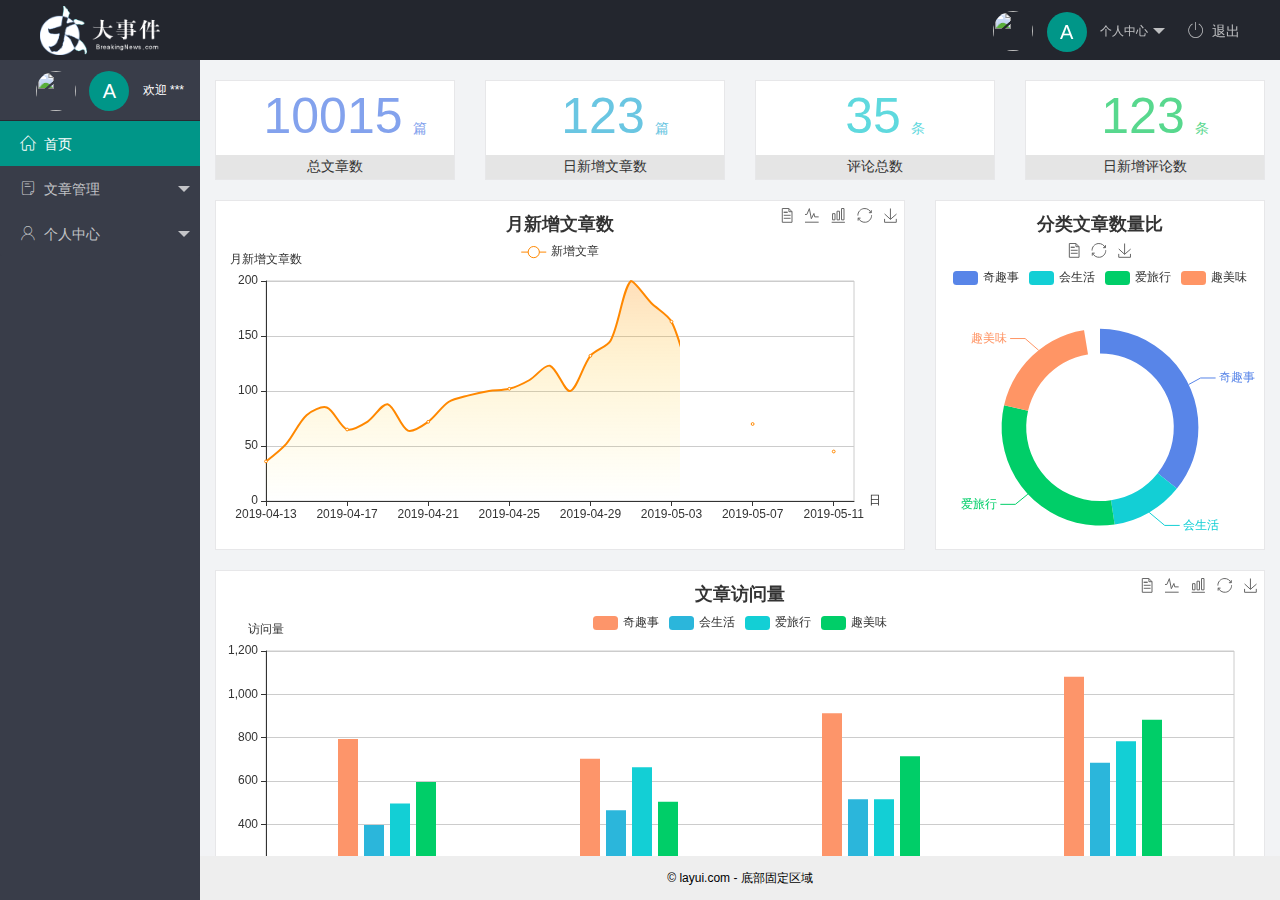
==== commit 51240878: "个人中心功能完成" ====
--- a/index.html
+++ b/index.html
@@ -64,11 +64,11 @@
             <a href="javascript:;">
               <span class="iconfont icon-user"></span>个人中心</a>
             <dl class="layui-nav-child">
-              <dd><a href="javascript:;">
+              <dd><a href="./user/user_info.html" target="fm">
                   <i class="layui-icon layui-icon-app"></i>基本资料</a></dd>
-              <dd><a href="javascript:;">
+              <dd><a href="./user/user_avatar.html" target="fm">
                   <i class="layui-icon layui-icon-app"></i>更换头像</a></dd>
-              <dd><a href="javascript:;">
+              <dd><a href="./user/user_pwd.html" target="fm">
                   <i class="layui-icon layui-icon-app"></i>重置密码</a></dd>
             </dl>
           </li>
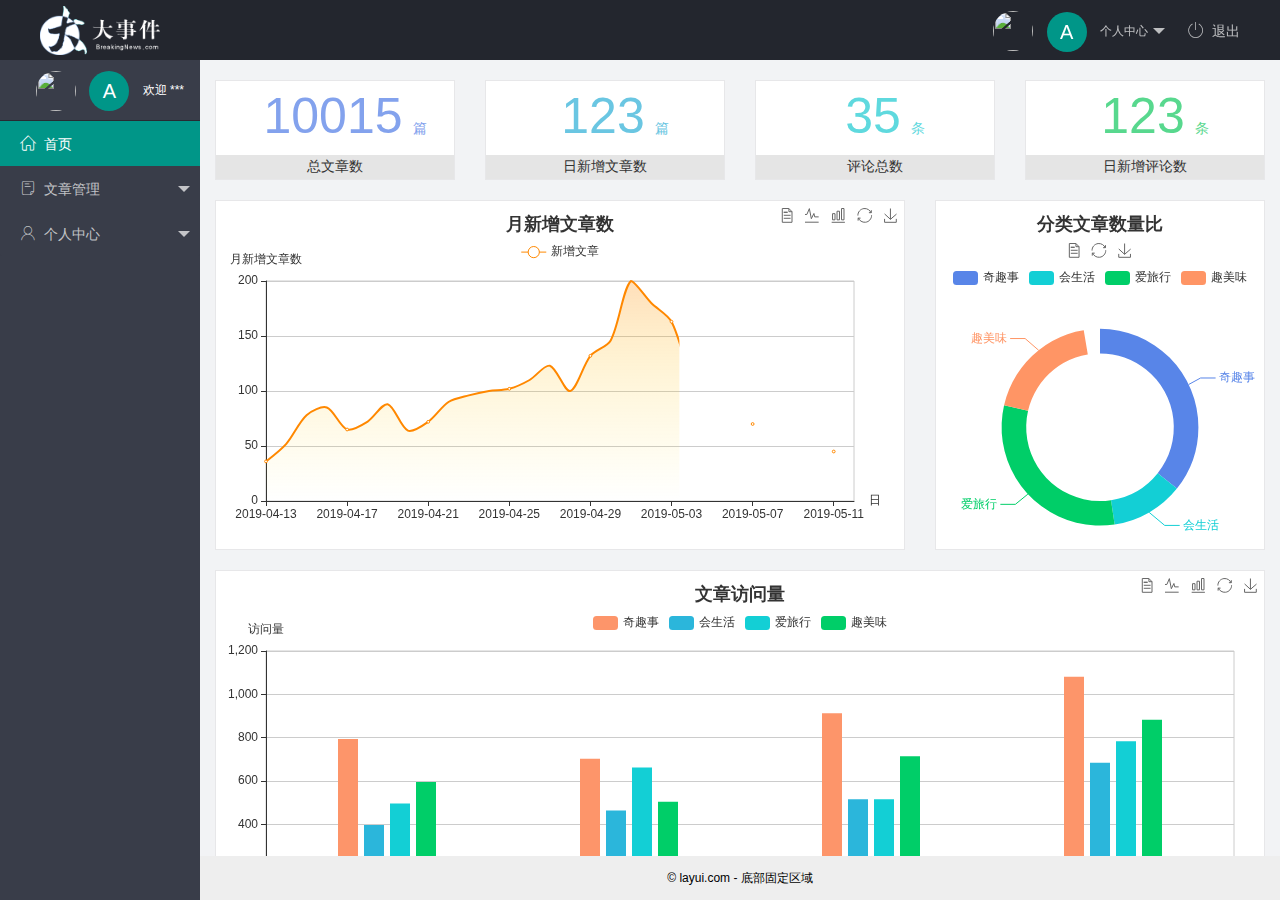
==== commit b6d16e1f: "文章管理相关功能完成" ====
--- a/index.html
+++ b/index.html
@@ -26,9 +26,9 @@
             个人中心
           </a>
           <dl class="layui-nav-child">
-            <dd><a href="">基本资料</a></dd>
-            <dd><a href="">更换头像</a></dd>
-            <dd><a href="">重置密码</a></dd>
+            <dd><a href="/user/user_info.html" target="fm">基本资料</a></dd>
+            <dd><a href="/user/user_avatar.html" target="fm">更换头像</a></dd>
+            <dd><a href="/user/user_pwd.html" target="fm">重置密码</a></dd>
           </dl>
         </li>
         <li class="layui-nav-item"><a href="JavaScript:;" id="btnLogOut">
@@ -52,11 +52,11 @@
             <a href="javascript:;" class="">
               <span class="iconfont icon-16"></span>文章管理</a>
             <dl class="layui-nav-child">
-              <dd><a href="javascript:;">
+              <dd><a href="/article/art_cate.html" target="fm">
                   <i class="layui-icon layui-icon-app"></i>文章类别</a></dd>
-              <dd><a href="javascript:;">
+              <dd><a href="/article/art_list.html" target="fm">
                   <i class="layui-icon layui-icon-app"></i>文章列表</a></dd>
-              <dd><a href="javascript:;">
+              <dd><a href="/article/art_pub.html" target="fm">
                   <i class="layui-icon layui-icon-app"></i>发布文章</a></dd>
             </dl>
           </li>
